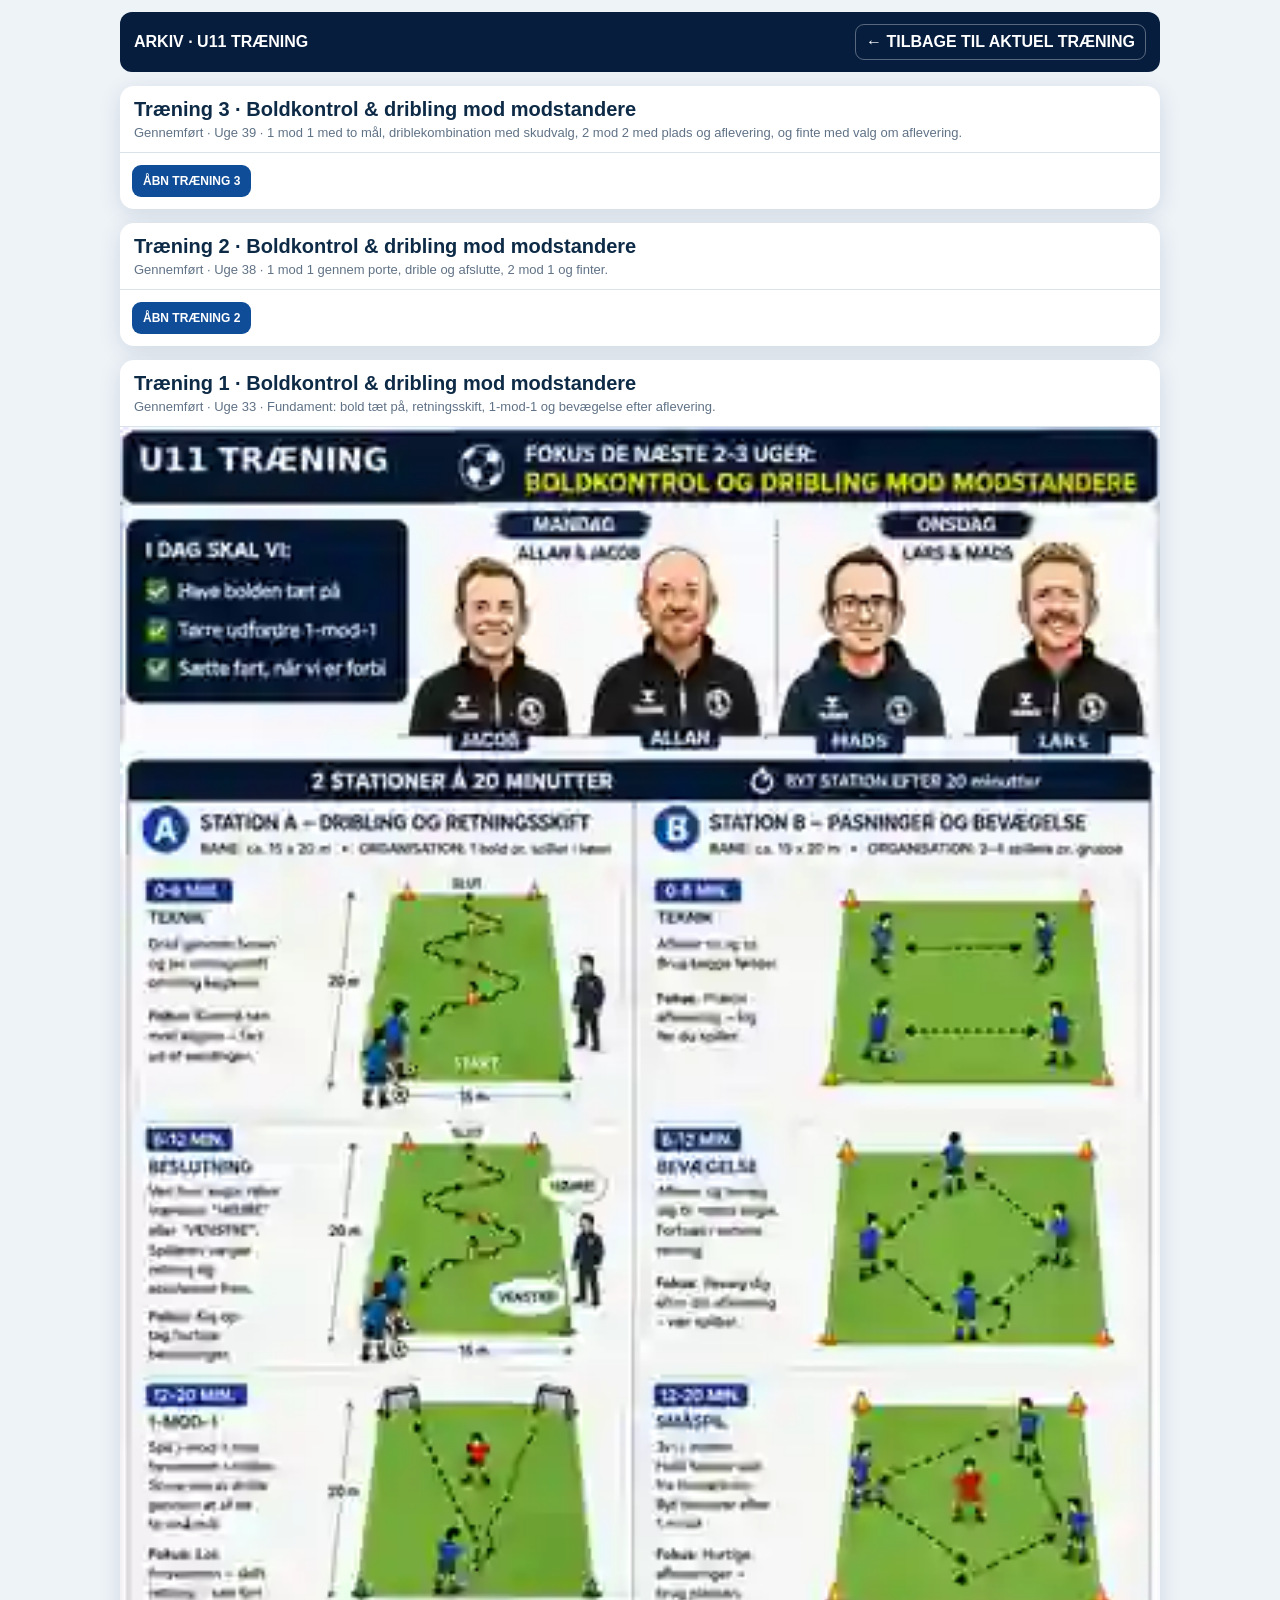
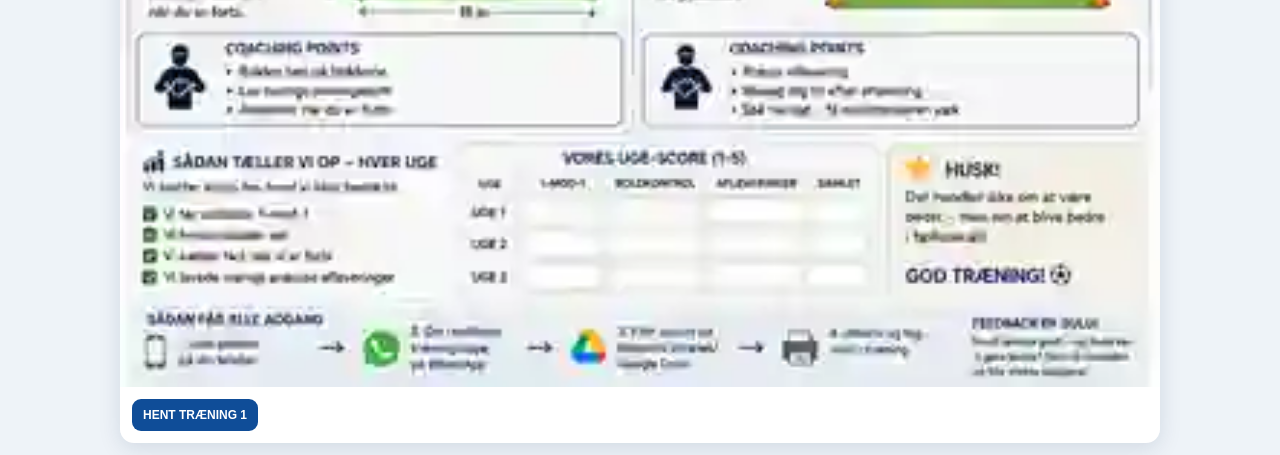
==== archive.html @ 88186342 "Træning 4: fire nye øvelser A-D, uden feedback (CSV utilgængelig) 2 mod 1 overtal, 1 mod 1 fire mål," ====
<!doctype html><html lang="da"><head><meta charset="utf-8"><meta name="viewport" content="width=device-width,initial-scale=1,viewport-fit=cover"><title>U11 Træning · Arkiv</title><style>body{margin:0;background:#eef3f8;font-family:Arial,sans-serif;color:#0d2a46}.wrap{max-width:1040px;margin:auto;padding:12px}.top{display:flex;align-items:center;justify-content:space-between;background:#061d3d;color:#fff;padding:12px 14px;border-radius:12px}.top a{color:#fff;text-decoration:none;border:1px solid #ffffff55;border-radius:9px;padding:8px 10px;font-weight:800}.card{margin-top:14px;background:#fff;border-radius:14px;box-shadow:0 5px 22px #06264d20;overflow:hidden}.meta{padding:12px 14px;border-bottom:1px solid #dbe3ea}.meta h2{margin:0 0 4px;font-size:20px}.meta p{margin:0;color:#607286;font-size:13px}.poster{width:100%;display:block}.actions{display:flex;gap:8px;padding:12px}.btn{display:inline-block;background:#0f4d98;color:#fff;text-decoration:none;border-radius:9px;padding:9px 11px;font-weight:800;font-size:12px}</style></head><body><div class="wrap"><div class="top"><strong>ARKIV · U11 TRÆNING</strong><a href="index.html">← TILBAGE TIL AKTUEL TRÆNING</a></div><article class="card"><div class="meta"><h2>Træning 3 · Boldkontrol & dribling mod modstandere</h2><p>Gennemført · Uge 39 · 1 mod 1 med to mål, driblekombination med skudvalg, 2 mod 2 med plads og aflevering, og finte med valg om aflevering.</p></div><div class="actions"><a class="btn" href="index.html?uge=3">ÅBN TRÆNING 3</a></div></article><article class="card"><div class="meta"><h2>Træning 2 · Boldkontrol & dribling mod modstandere</h2><p>Gennemført · Uge 38 · 1 mod 1 gennem porte, drible og afslutte, 2 mod 1 og finter.</p></div><div class="actions"><a class="btn" href="index.html?uge=2">ÅBN TRÆNING 2</a></div></article><article class="card"><div class="meta"><h2>Træning 1 · Boldkontrol & dribling mod modstandere</h2><p>Gennemført · Uge 33 · Fundament: bold tæt på, retningsskift, 1-mod-1 og bevægelse efter aflevering.</p></div><img class="poster" src="assets/master/u11-master-stable.webp" alt="Arkiveret træning 1"><div class="actions"><a class="btn" href="assets/master/u11-master-stable.webp" download="U11-traening-1.webp">HENT TRÆNING 1</a></div></article></div></body></html>
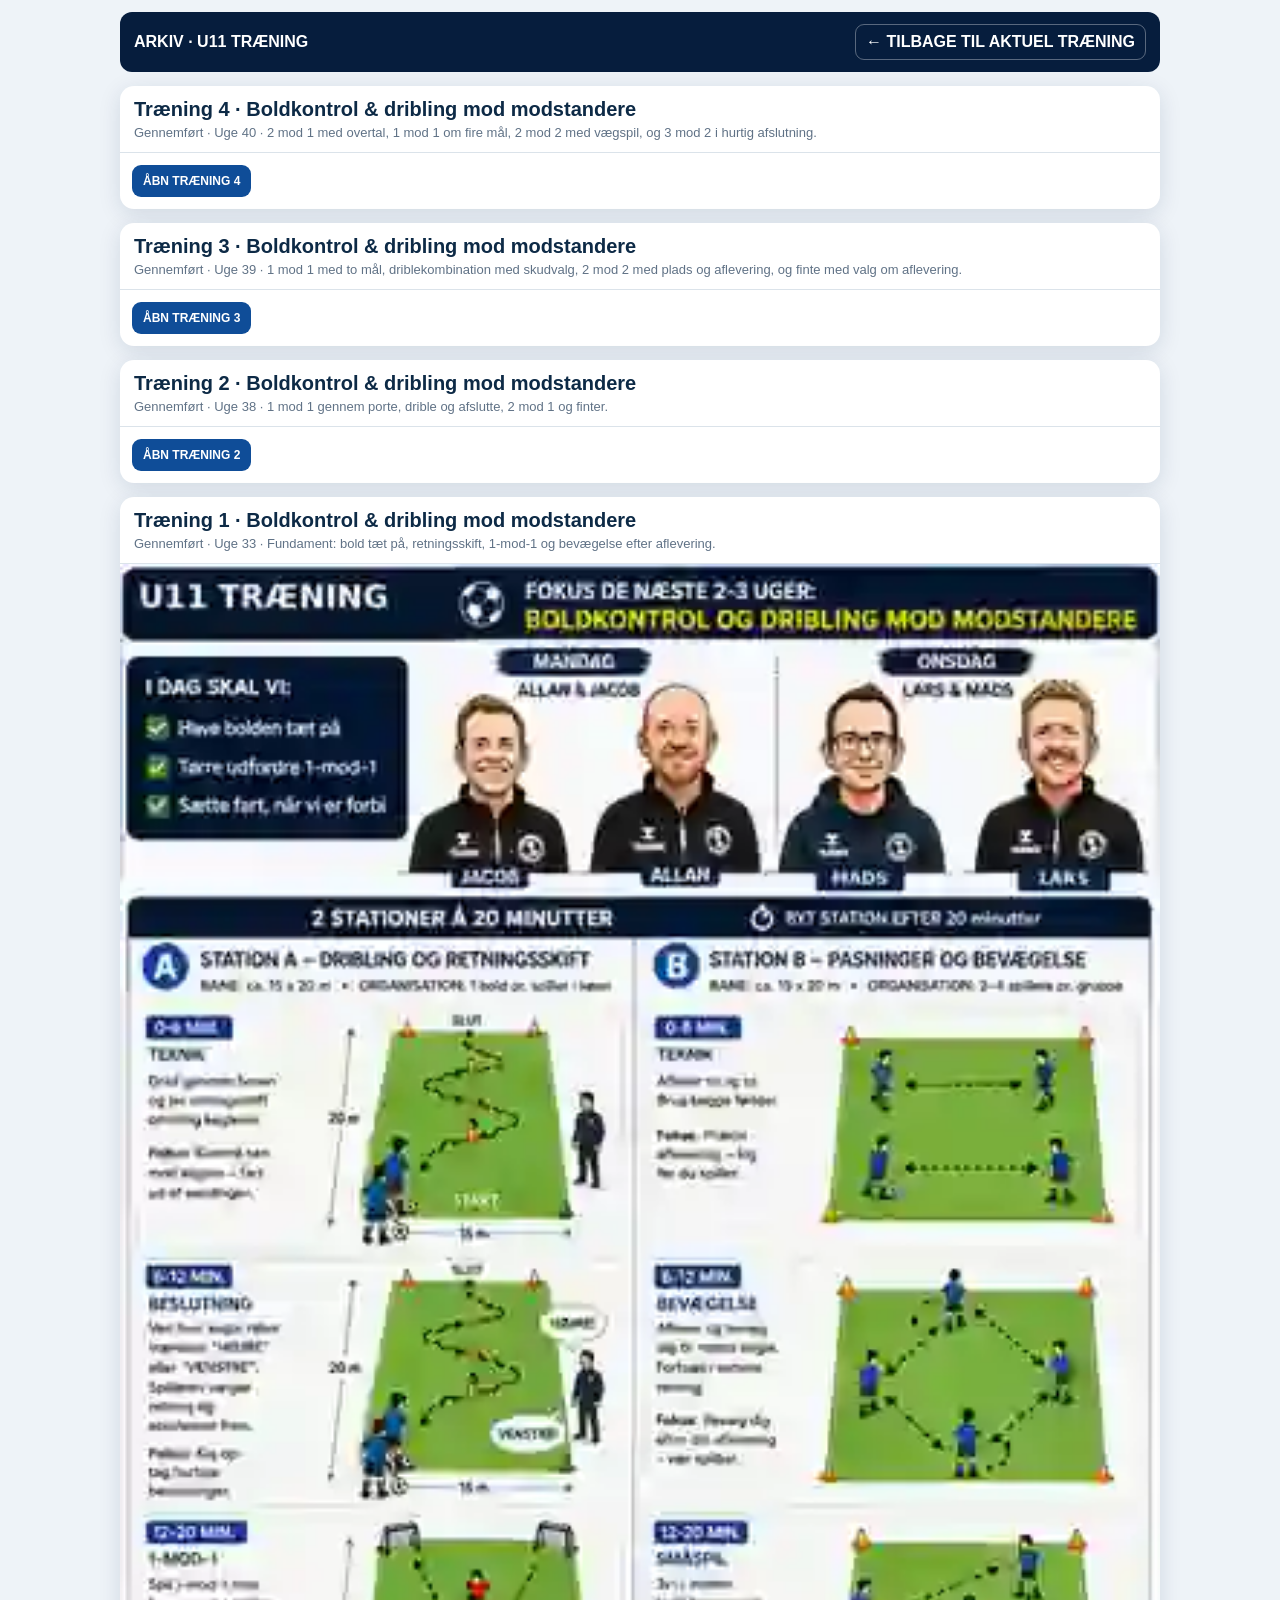
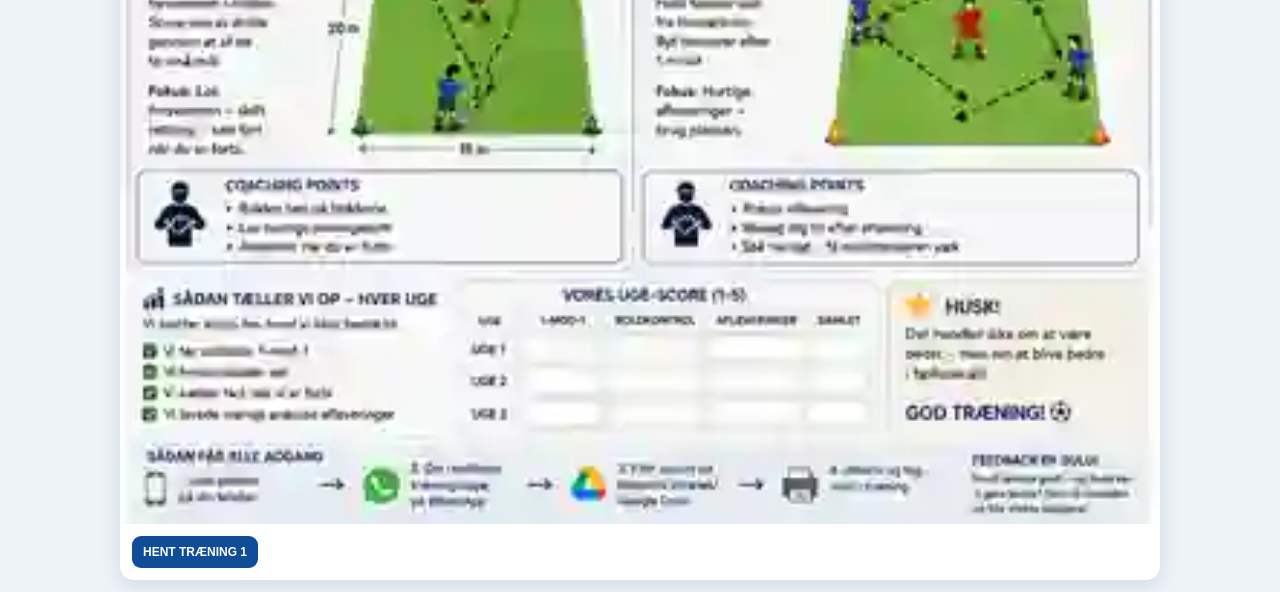
==== commit ed002931: "Træning 5: fire nye øvelser A-D, uden feedback (ingen T4-rækker i CSV) 2 mod 2 med omstilling begge " ====
--- a/archive.html
+++ b/archive.html
@@ -1 +1 @@
-<!doctype html><html lang="da"><head><meta charset="utf-8"><meta name="viewport" content="width=device-width,initial-scale=1,viewport-fit=cover"><title>U11 Træning · Arkiv</title><style>body{margin:0;background:#eef3f8;font-family:Arial,sans-serif;color:#0d2a46}.wrap{max-width:1040px;margin:auto;padding:12px}.top{display:flex;align-items:center;justify-content:space-between;background:#061d3d;color:#fff;padding:12px 14px;border-radius:12px}.top a{color:#fff;text-decoration:none;border:1px solid #ffffff55;border-radius:9px;padding:8px 10px;font-weight:800}.card{margin-top:14px;background:#fff;border-radius:14px;box-shadow:0 5px 22px #06264d20;overflow:hidden}.meta{padding:12px 14px;border-bottom:1px solid #dbe3ea}.meta h2{margin:0 0 4px;font-size:20px}.meta p{margin:0;color:#607286;font-size:13px}.poster{width:100%;display:block}.actions{display:flex;gap:8px;padding:12px}.btn{display:inline-block;background:#0f4d98;color:#fff;text-decoration:none;border-radius:9px;padding:9px 11px;font-weight:800;font-size:12px}</style></head><body><div class="wrap"><div class="top"><strong>ARKIV · U11 TRÆNING</strong><a href="index.html">← TILBAGE TIL AKTUEL TRÆNING</a></div><article class="card"><div class="meta"><h2>Træning 3 · Boldkontrol & dribling mod modstandere</h2><p>Gennemført · Uge 39 · 1 mod 1 med to mål, driblekombination med skudvalg, 2 mod 2 med plads og aflevering, og finte med valg om aflevering.</p></div><div class="actions"><a class="btn" href="index.html?uge=3">ÅBN TRÆNING 3</a></div></article><article class="card"><div class="meta"><h2>Træning 2 · Boldkontrol & dribling mod modstandere</h2><p>Gennemført · Uge 38 · 1 mod 1 gennem porte, drible og afslutte, 2 mod 1 og finter.</p></div><div class="actions"><a class="btn" href="index.html?uge=2">ÅBN TRÆNING 2</a></div></article><article class="card"><div class="meta"><h2>Træning 1 · Boldkontrol & dribling mod modstandere</h2><p>Gennemført · Uge 33 · Fundament: bold tæt på, retningsskift, 1-mod-1 og bevægelse efter aflevering.</p></div><img class="poster" src="assets/master/u11-master-stable.webp" alt="Arkiveret træning 1"><div class="actions"><a class="btn" href="assets/master/u11-master-stable.webp" download="U11-traening-1.webp">HENT TRÆNING 1</a></div></article></div></body></html>+<!doctype html><html lang="da"><head><meta charset="utf-8"><meta name="viewport" content="width=device-width,initial-scale=1,viewport-fit=cover"><title>U11 Træning · Arkiv</title><style>body{margin:0;background:#eef3f8;font-family:Arial,sans-serif;color:#0d2a46}.wrap{max-width:1040px;margin:auto;padding:12px}.top{display:flex;align-items:center;justify-content:space-between;background:#061d3d;color:#fff;padding:12px 14px;border-radius:12px}.top a{color:#fff;text-decoration:none;border:1px solid #ffffff55;border-radius:9px;padding:8px 10px;font-weight:800}.card{margin-top:14px;background:#fff;border-radius:14px;box-shadow:0 5px 22px #06264d20;overflow:hidden}.meta{padding:12px 14px;border-bottom:1px solid #dbe3ea}.meta h2{margin:0 0 4px;font-size:20px}.meta p{margin:0;color:#607286;font-size:13px}.poster{width:100%;display:block}.actions{display:flex;gap:8px;padding:12px}.btn{display:inline-block;background:#0f4d98;color:#fff;text-decoration:none;border-radius:9px;padding:9px 11px;font-weight:800;font-size:12px}</style></head><body><div class="wrap"><div class="top"><strong>ARKIV · U11 TRÆNING</strong><a href="index.html">← TILBAGE TIL AKTUEL TRÆNING</a></div><article class="card"><div class="meta"><h2>Træning 4 · Boldkontrol & dribling mod modstandere</h2><p>Gennemført · Uge 40 · 2 mod 1 med overtal, 1 mod 1 om fire mål, 2 mod 2 med vægspil, og 3 mod 2 i hurtig afslutning.</p></div><div class="actions"><a class="btn" href="index.html?uge=4">ÅBN TRÆNING 4</a></div></article><article class="card"><div class="meta"><h2>Træning 3 · Boldkontrol & dribling mod modstandere</h2><p>Gennemført · Uge 39 · 1 mod 1 med to mål, driblekombination med skudvalg, 2 mod 2 med plads og aflevering, og finte med valg om aflevering.</p></div><div class="actions"><a class="btn" href="index.html?uge=3">ÅBN TRÆNING 3</a></div></article><article class="card"><div class="meta"><h2>Træning 2 · Boldkontrol & dribling mod modstandere</h2><p>Gennemført · Uge 38 · 1 mod 1 gennem porte, drible og afslutte, 2 mod 1 og finter.</p></div><div class="actions"><a class="btn" href="index.html?uge=2">ÅBN TRÆNING 2</a></div></article><article class="card"><div class="meta"><h2>Træning 1 · Boldkontrol & dribling mod modstandere</h2><p>Gennemført · Uge 33 · Fundament: bold tæt på, retningsskift, 1-mod-1 og bevægelse efter aflevering.</p></div><img class="poster" src="assets/master/u11-master-stable.webp" alt="Arkiveret træning 1"><div class="actions"><a class="btn" href="assets/master/u11-master-stable.webp" download="U11-traening-1.webp">HENT TRÆNING 1</a></div></article></div></body></html>
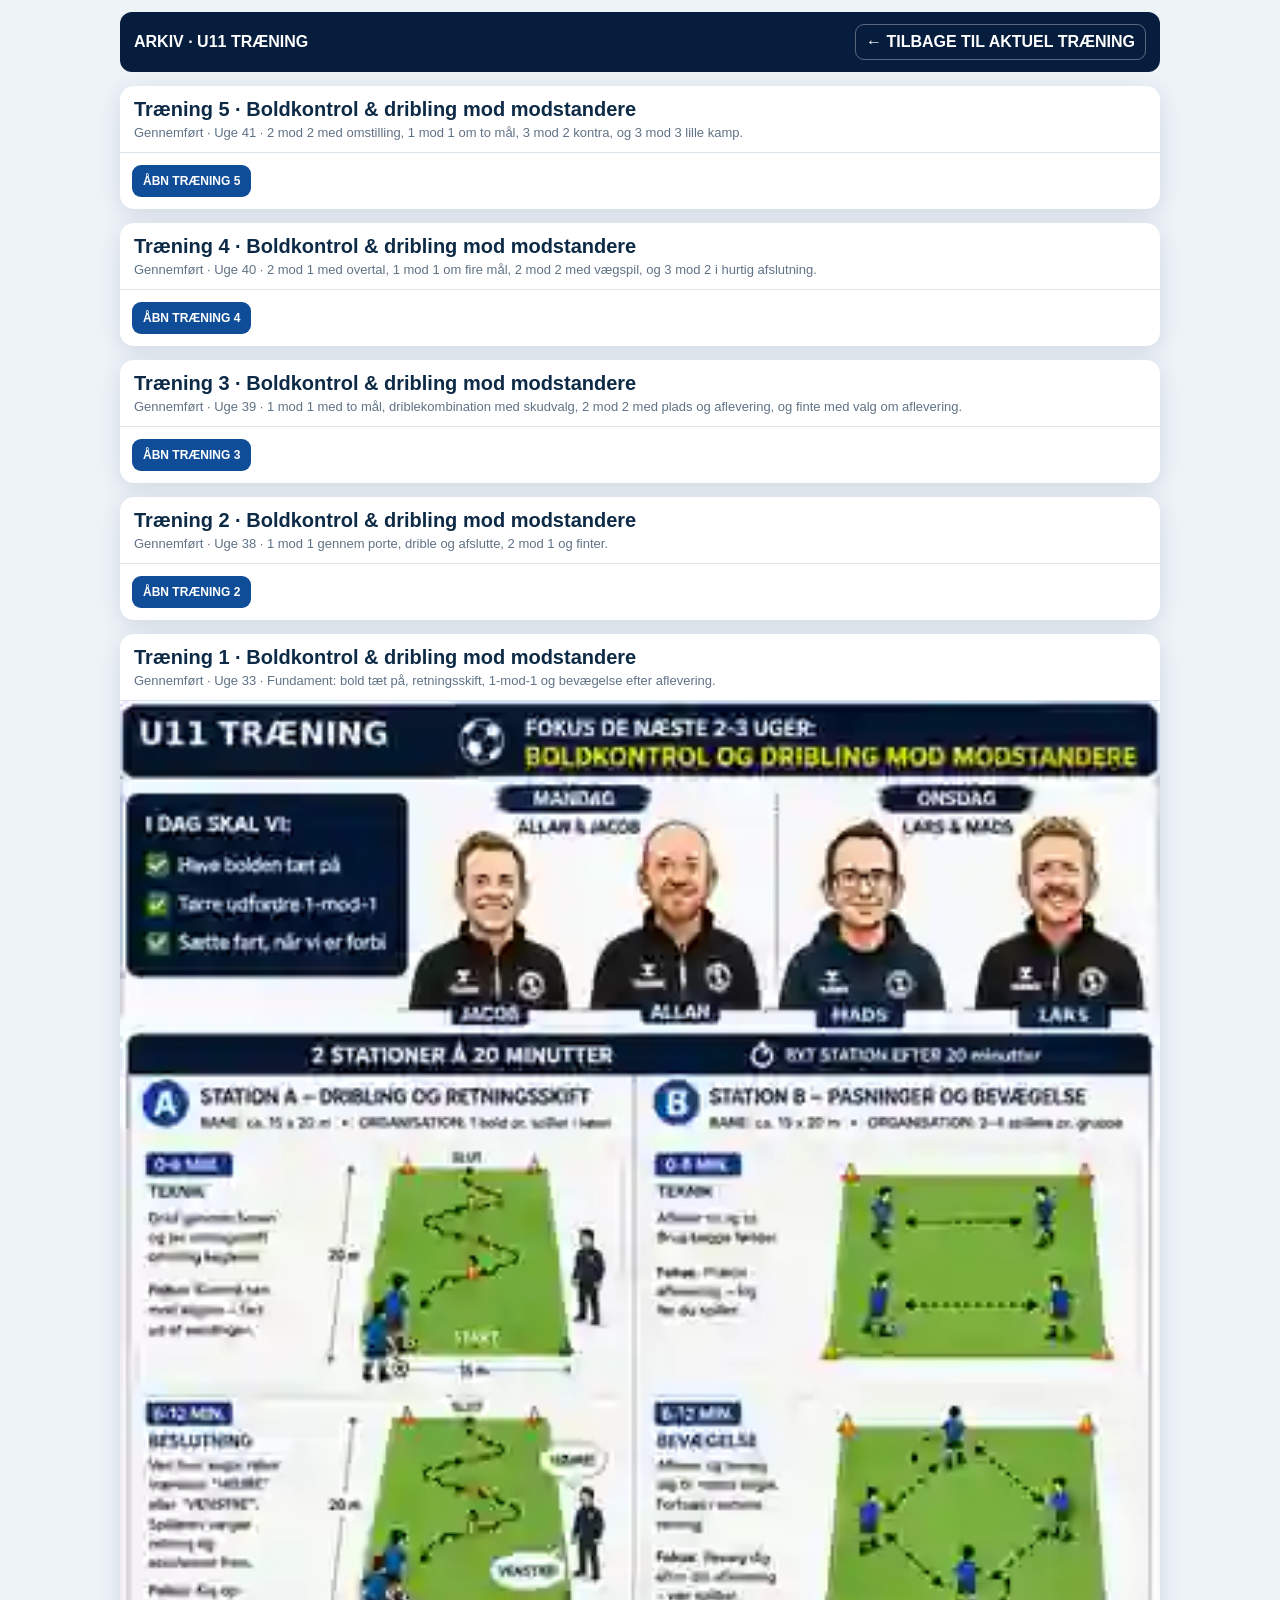
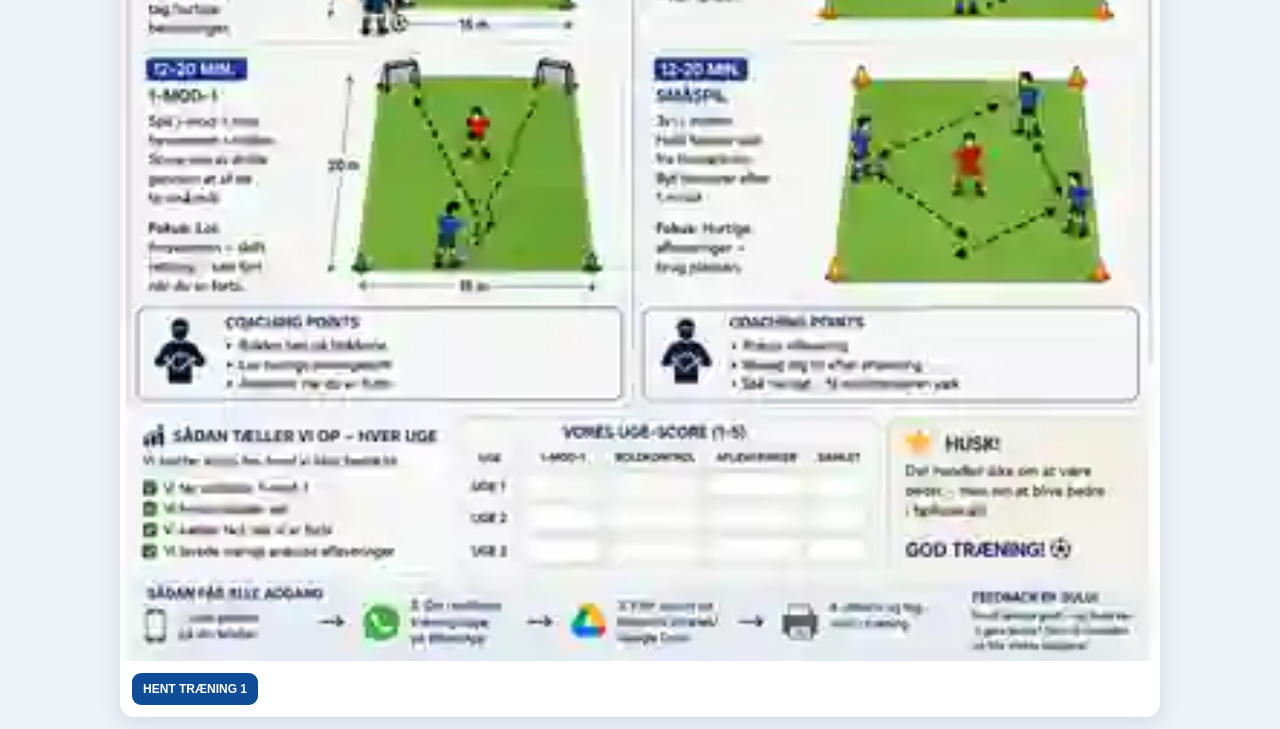
==== commit e96cec3f: "Træning 6 af 6: kampnære øvelser, ny opvarmning, arkiv opdateret Co-Authored-By: Claude Sonnet 5.5 <" ====
--- a/archive.html
+++ b/archive.html
@@ -1 +1 @@
-<!doctype html><html lang="da"><head><meta charset="utf-8"><meta name="viewport" content="width=device-width,initial-scale=1,viewport-fit=cover"><title>U11 Træning · Arkiv</title><style>body{margin:0;background:#eef3f8;font-family:Arial,sans-serif;color:#0d2a46}.wrap{max-width:1040px;margin:auto;padding:12px}.top{display:flex;align-items:center;justify-content:space-between;background:#061d3d;color:#fff;padding:12px 14px;border-radius:12px}.top a{color:#fff;text-decoration:none;border:1px solid #ffffff55;border-radius:9px;padding:8px 10px;font-weight:800}.card{margin-top:14px;background:#fff;border-radius:14px;box-shadow:0 5px 22px #06264d20;overflow:hidden}.meta{padding:12px 14px;border-bottom:1px solid #dbe3ea}.meta h2{margin:0 0 4px;font-size:20px}.meta p{margin:0;color:#607286;font-size:13px}.poster{width:100%;display:block}.actions{display:flex;gap:8px;padding:12px}.btn{display:inline-block;background:#0f4d98;color:#fff;text-decoration:none;border-radius:9px;padding:9px 11px;font-weight:800;font-size:12px}</style></head><body><div class="wrap"><div class="top"><strong>ARKIV · U11 TRÆNING</strong><a href="index.html">← TILBAGE TIL AKTUEL TRÆNING</a></div><article class="card"><div class="meta"><h2>Træning 4 · Boldkontrol & dribling mod modstandere</h2><p>Gennemført · Uge 40 · 2 mod 1 med overtal, 1 mod 1 om fire mål, 2 mod 2 med vægspil, og 3 mod 2 i hurtig afslutning.</p></div><div class="actions"><a class="btn" href="index.html?uge=4">ÅBN TRÆNING 4</a></div></article><article class="card"><div class="meta"><h2>Træning 3 · Boldkontrol & dribling mod modstandere</h2><p>Gennemført · Uge 39 · 1 mod 1 med to mål, driblekombination med skudvalg, 2 mod 2 med plads og aflevering, og finte med valg om aflevering.</p></div><div class="actions"><a class="btn" href="index.html?uge=3">ÅBN TRÆNING 3</a></div></article><article class="card"><div class="meta"><h2>Træning 2 · Boldkontrol & dribling mod modstandere</h2><p>Gennemført · Uge 38 · 1 mod 1 gennem porte, drible og afslutte, 2 mod 1 og finter.</p></div><div class="actions"><a class="btn" href="index.html?uge=2">ÅBN TRÆNING 2</a></div></article><article class="card"><div class="meta"><h2>Træning 1 · Boldkontrol & dribling mod modstandere</h2><p>Gennemført · Uge 33 · Fundament: bold tæt på, retningsskift, 1-mod-1 og bevægelse efter aflevering.</p></div><img class="poster" src="assets/master/u11-master-stable.webp" alt="Arkiveret træning 1"><div class="actions"><a class="btn" href="assets/master/u11-master-stable.webp" download="U11-traening-1.webp">HENT TRÆNING 1</a></div></article></div></body></html>+<!doctype html><html lang="da"><head><meta charset="utf-8"><meta name="viewport" content="width=device-width,initial-scale=1,viewport-fit=cover"><title>U11 Træning · Arkiv</title><style>body{margin:0;background:#eef3f8;font-family:Arial,sans-serif;color:#0d2a46}.wrap{max-width:1040px;margin:auto;padding:12px}.top{display:flex;align-items:center;justify-content:space-between;background:#061d3d;color:#fff;padding:12px 14px;border-radius:12px}.top a{color:#fff;text-decoration:none;border:1px solid #ffffff55;border-radius:9px;padding:8px 10px;font-weight:800}.card{margin-top:14px;background:#fff;border-radius:14px;box-shadow:0 5px 22px #06264d20;overflow:hidden}.meta{padding:12px 14px;border-bottom:1px solid #dbe3ea}.meta h2{margin:0 0 4px;font-size:20px}.meta p{margin:0;color:#607286;font-size:13px}.poster{width:100%;display:block}.actions{display:flex;gap:8px;padding:12px}.btn{display:inline-block;background:#0f4d98;color:#fff;text-decoration:none;border-radius:9px;padding:9px 11px;font-weight:800;font-size:12px}</style></head><body><div class="wrap"><div class="top"><strong>ARKIV · U11 TRÆNING</strong><a href="index.html">← TILBAGE TIL AKTUEL TRÆNING</a></div><article class="card"><div class="meta"><h2>Træning 5 · Boldkontrol & dribling mod modstandere</h2><p>Gennemført · Uge 41 · 2 mod 2 med omstilling, 1 mod 1 om to mål, 3 mod 2 kontra, og 3 mod 3 lille kamp.</p></div><div class="actions"><a class="btn" href="index.html?uge=5">ÅBN TRÆNING 5</a></div></article><article class="card"><div class="meta"><h2>Træning 4 · Boldkontrol & dribling mod modstandere</h2><p>Gennemført · Uge 40 · 2 mod 1 med overtal, 1 mod 1 om fire mål, 2 mod 2 med vægspil, og 3 mod 2 i hurtig afslutning.</p></div><div class="actions"><a class="btn" href="index.html?uge=4">ÅBN TRÆNING 4</a></div></article><article class="card"><div class="meta"><h2>Træning 3 · Boldkontrol & dribling mod modstandere</h2><p>Gennemført · Uge 39 · 1 mod 1 med to mål, driblekombination med skudvalg, 2 mod 2 med plads og aflevering, og finte med valg om aflevering.</p></div><div class="actions"><a class="btn" href="index.html?uge=3">ÅBN TRÆNING 3</a></div></article><article class="card"><div class="meta"><h2>Træning 2 · Boldkontrol & dribling mod modstandere</h2><p>Gennemført · Uge 38 · 1 mod 1 gennem porte, drible og afslutte, 2 mod 1 og finter.</p></div><div class="actions"><a class="btn" href="index.html?uge=2">ÅBN TRÆNING 2</a></div></article><article class="card"><div class="meta"><h2>Træning 1 · Boldkontrol & dribling mod modstandere</h2><p>Gennemført · Uge 33 · Fundament: bold tæt på, retningsskift, 1-mod-1 og bevægelse efter aflevering.</p></div><img class="poster" src="assets/master/u11-master-stable.webp" alt="Arkiveret træning 1"><div class="actions"><a class="btn" href="assets/master/u11-master-stable.webp" download="U11-traening-1.webp">HENT TRÆNING 1</a></div></article></div></body></html>
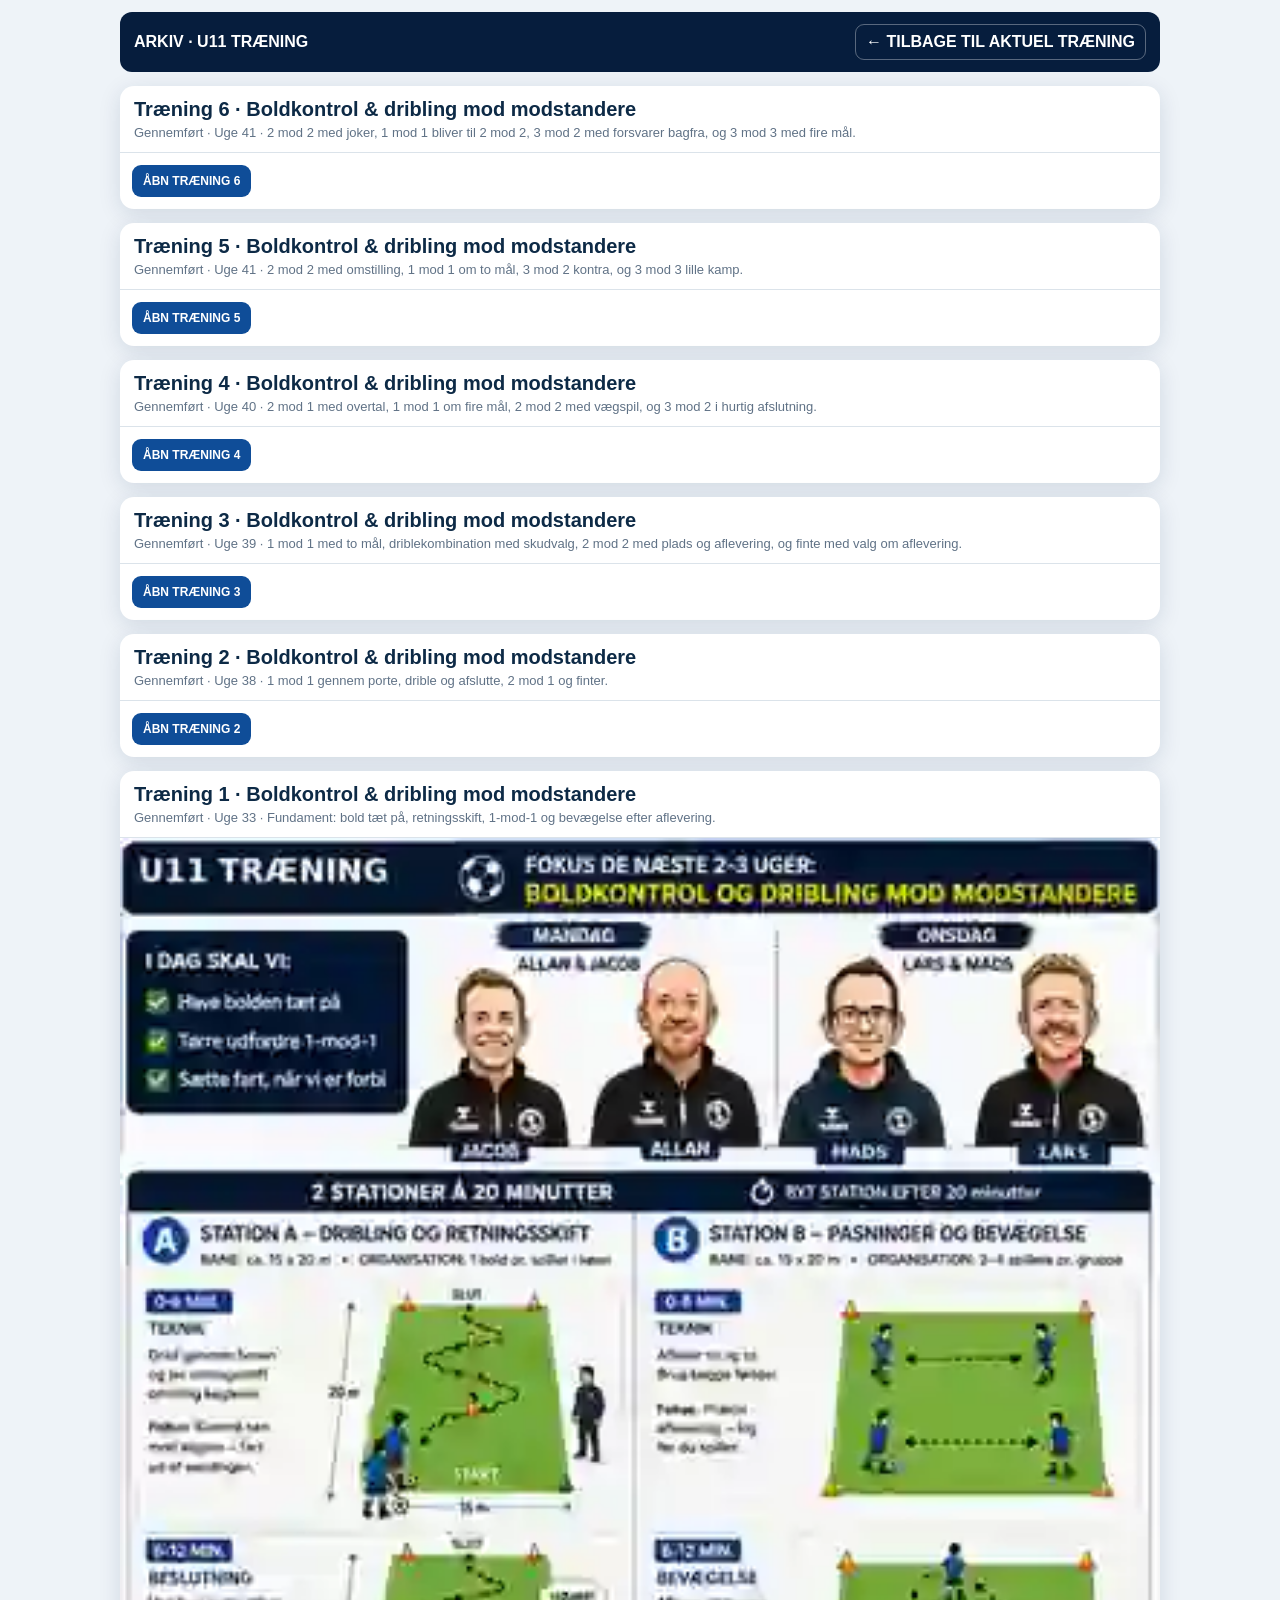
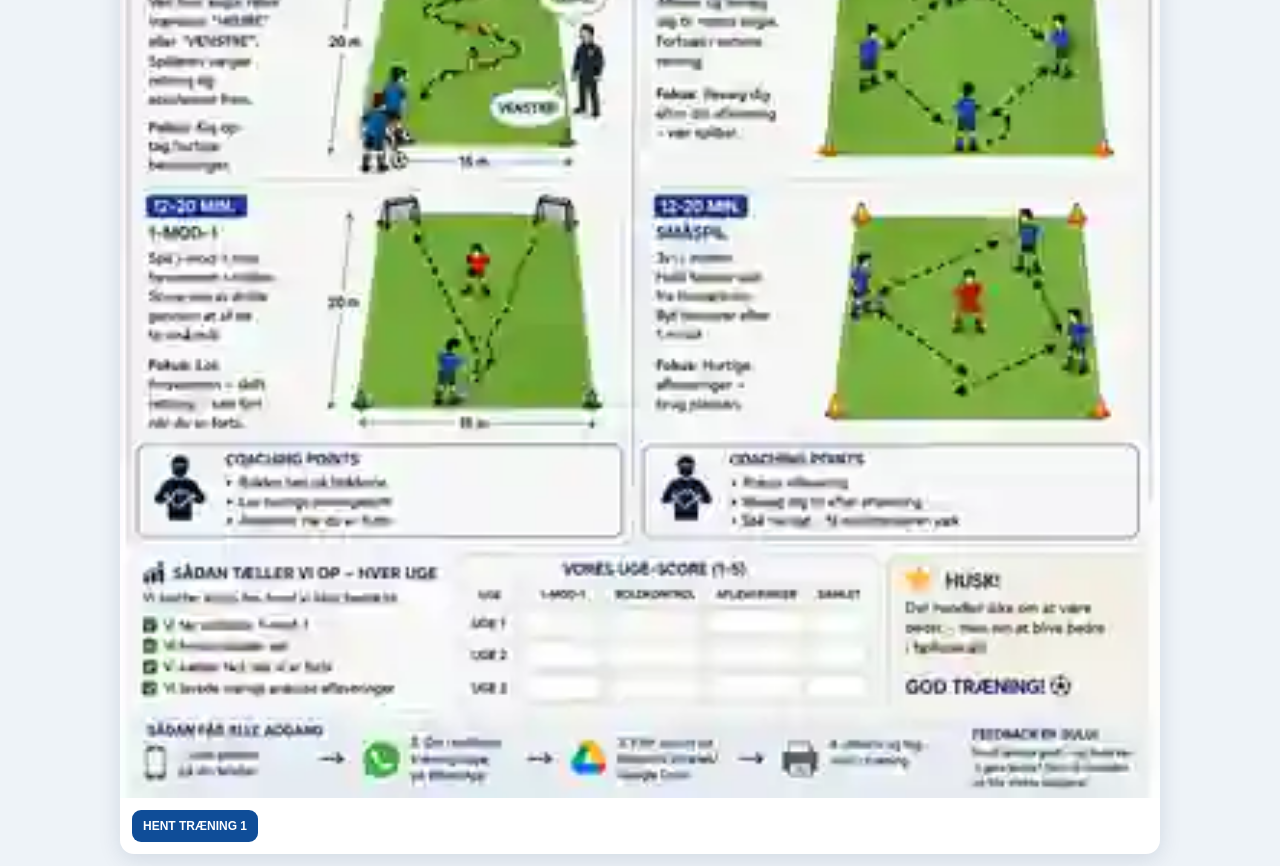
==== commit 1e98f561: "Træning 1 af 6: ny blok – afleveringer og første berøring under pres Co-Authored-By: Claude Sonnet 5" ====
--- a/archive.html
+++ b/archive.html
@@ -1 +1 @@
-<!doctype html><html lang="da"><head><meta charset="utf-8"><meta name="viewport" content="width=device-width,initial-scale=1,viewport-fit=cover"><title>U11 Træning · Arkiv</title><style>body{margin:0;background:#eef3f8;font-family:Arial,sans-serif;color:#0d2a46}.wrap{max-width:1040px;margin:auto;padding:12px}.top{display:flex;align-items:center;justify-content:space-between;background:#061d3d;color:#fff;padding:12px 14px;border-radius:12px}.top a{color:#fff;text-decoration:none;border:1px solid #ffffff55;border-radius:9px;padding:8px 10px;font-weight:800}.card{margin-top:14px;background:#fff;border-radius:14px;box-shadow:0 5px 22px #06264d20;overflow:hidden}.meta{padding:12px 14px;border-bottom:1px solid #dbe3ea}.meta h2{margin:0 0 4px;font-size:20px}.meta p{margin:0;color:#607286;font-size:13px}.poster{width:100%;display:block}.actions{display:flex;gap:8px;padding:12px}.btn{display:inline-block;background:#0f4d98;color:#fff;text-decoration:none;border-radius:9px;padding:9px 11px;font-weight:800;font-size:12px}</style></head><body><div class="wrap"><div class="top"><strong>ARKIV · U11 TRÆNING</strong><a href="index.html">← TILBAGE TIL AKTUEL TRÆNING</a></div><article class="card"><div class="meta"><h2>Træning 5 · Boldkontrol & dribling mod modstandere</h2><p>Gennemført · Uge 41 · 2 mod 2 med omstilling, 1 mod 1 om to mål, 3 mod 2 kontra, og 3 mod 3 lille kamp.</p></div><div class="actions"><a class="btn" href="index.html?uge=5">ÅBN TRÆNING 5</a></div></article><article class="card"><div class="meta"><h2>Træning 4 · Boldkontrol & dribling mod modstandere</h2><p>Gennemført · Uge 40 · 2 mod 1 med overtal, 1 mod 1 om fire mål, 2 mod 2 med vægspil, og 3 mod 2 i hurtig afslutning.</p></div><div class="actions"><a class="btn" href="index.html?uge=4">ÅBN TRÆNING 4</a></div></article><article class="card"><div class="meta"><h2>Træning 3 · Boldkontrol & dribling mod modstandere</h2><p>Gennemført · Uge 39 · 1 mod 1 med to mål, driblekombination med skudvalg, 2 mod 2 med plads og aflevering, og finte med valg om aflevering.</p></div><div class="actions"><a class="btn" href="index.html?uge=3">ÅBN TRÆNING 3</a></div></article><article class="card"><div class="meta"><h2>Træning 2 · Boldkontrol & dribling mod modstandere</h2><p>Gennemført · Uge 38 · 1 mod 1 gennem porte, drible og afslutte, 2 mod 1 og finter.</p></div><div class="actions"><a class="btn" href="index.html?uge=2">ÅBN TRÆNING 2</a></div></article><article class="card"><div class="meta"><h2>Træning 1 · Boldkontrol & dribling mod modstandere</h2><p>Gennemført · Uge 33 · Fundament: bold tæt på, retningsskift, 1-mod-1 og bevægelse efter aflevering.</p></div><img class="poster" src="assets/master/u11-master-stable.webp" alt="Arkiveret træning 1"><div class="actions"><a class="btn" href="assets/master/u11-master-stable.webp" download="U11-traening-1.webp">HENT TRÆNING 1</a></div></article></div></body></html>+<!doctype html><html lang="da"><head><meta charset="utf-8"><meta name="viewport" content="width=device-width,initial-scale=1,viewport-fit=cover"><title>U11 Træning · Arkiv</title><style>body{margin:0;background:#eef3f8;font-family:Arial,sans-serif;color:#0d2a46}.wrap{max-width:1040px;margin:auto;padding:12px}.top{display:flex;align-items:center;justify-content:space-between;background:#061d3d;color:#fff;padding:12px 14px;border-radius:12px}.top a{color:#fff;text-decoration:none;border:1px solid #ffffff55;border-radius:9px;padding:8px 10px;font-weight:800}.card{margin-top:14px;background:#fff;border-radius:14px;box-shadow:0 5px 22px #06264d20;overflow:hidden}.meta{padding:12px 14px;border-bottom:1px solid #dbe3ea}.meta h2{margin:0 0 4px;font-size:20px}.meta p{margin:0;color:#607286;font-size:13px}.poster{width:100%;display:block}.actions{display:flex;gap:8px;padding:12px}.btn{display:inline-block;background:#0f4d98;color:#fff;text-decoration:none;border-radius:9px;padding:9px 11px;font-weight:800;font-size:12px}</style></head><body><div class="wrap"><div class="top"><strong>ARKIV · U11 TRÆNING</strong><a href="index.html">← TILBAGE TIL AKTUEL TRÆNING</a></div><article class="card"><div class="meta"><h2>Træning 6 · Boldkontrol & dribling mod modstandere</h2><p>Gennemført · Uge 41 · 2 mod 2 med joker, 1 mod 1 bliver til 2 mod 2, 3 mod 2 med forsvarer bagfra, og 3 mod 3 med fire mål.</p></div><div class="actions"><a class="btn" href="index.html?uge=6">ÅBN TRÆNING 6</a></div></article><article class="card"><div class="meta"><h2>Træning 5 · Boldkontrol & dribling mod modstandere</h2><p>Gennemført · Uge 41 · 2 mod 2 med omstilling, 1 mod 1 om to mål, 3 mod 2 kontra, og 3 mod 3 lille kamp.</p></div><div class="actions"><a class="btn" href="index.html?uge=5">ÅBN TRÆNING 5</a></div></article><article class="card"><div class="meta"><h2>Træning 4 · Boldkontrol & dribling mod modstandere</h2><p>Gennemført · Uge 40 · 2 mod 1 med overtal, 1 mod 1 om fire mål, 2 mod 2 med vægspil, og 3 mod 2 i hurtig afslutning.</p></div><div class="actions"><a class="btn" href="index.html?uge=4">ÅBN TRÆNING 4</a></div></article><article class="card"><div class="meta"><h2>Træning 3 · Boldkontrol & dribling mod modstandere</h2><p>Gennemført · Uge 39 · 1 mod 1 med to mål, driblekombination med skudvalg, 2 mod 2 med plads og aflevering, og finte med valg om aflevering.</p></div><div class="actions"><a class="btn" href="index.html?uge=3">ÅBN TRÆNING 3</a></div></article><article class="card"><div class="meta"><h2>Træning 2 · Boldkontrol & dribling mod modstandere</h2><p>Gennemført · Uge 38 · 1 mod 1 gennem porte, drible og afslutte, 2 mod 1 og finter.</p></div><div class="actions"><a class="btn" href="index.html?uge=2">ÅBN TRÆNING 2</a></div></article><article class="card"><div class="meta"><h2>Træning 1 · Boldkontrol & dribling mod modstandere</h2><p>Gennemført · Uge 33 · Fundament: bold tæt på, retningsskift, 1-mod-1 og bevægelse efter aflevering.</p></div><img class="poster" src="assets/master/u11-master-stable.webp" alt="Arkiveret træning 1"><div class="actions"><a class="btn" href="assets/master/u11-master-stable.webp" download="U11-traening-1.webp">HENT TRÆNING 1</a></div></article></div></body></html>
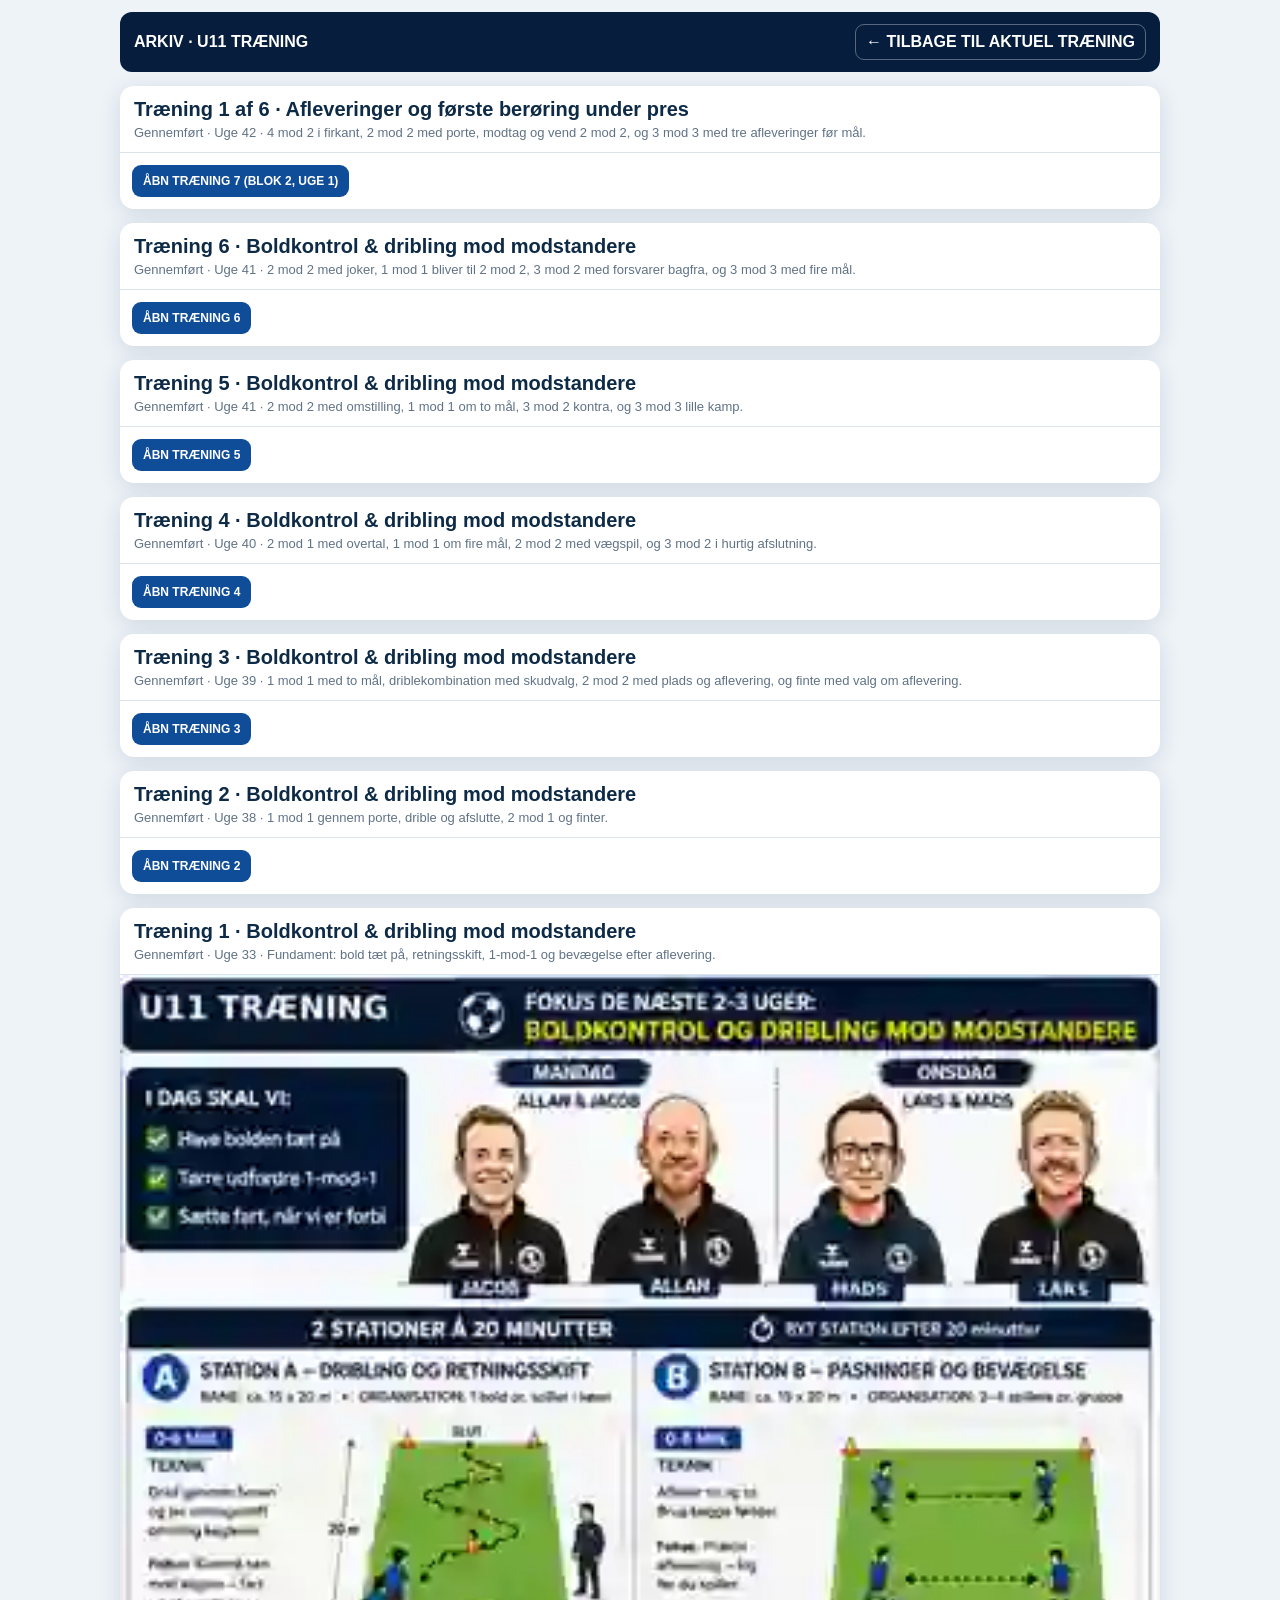
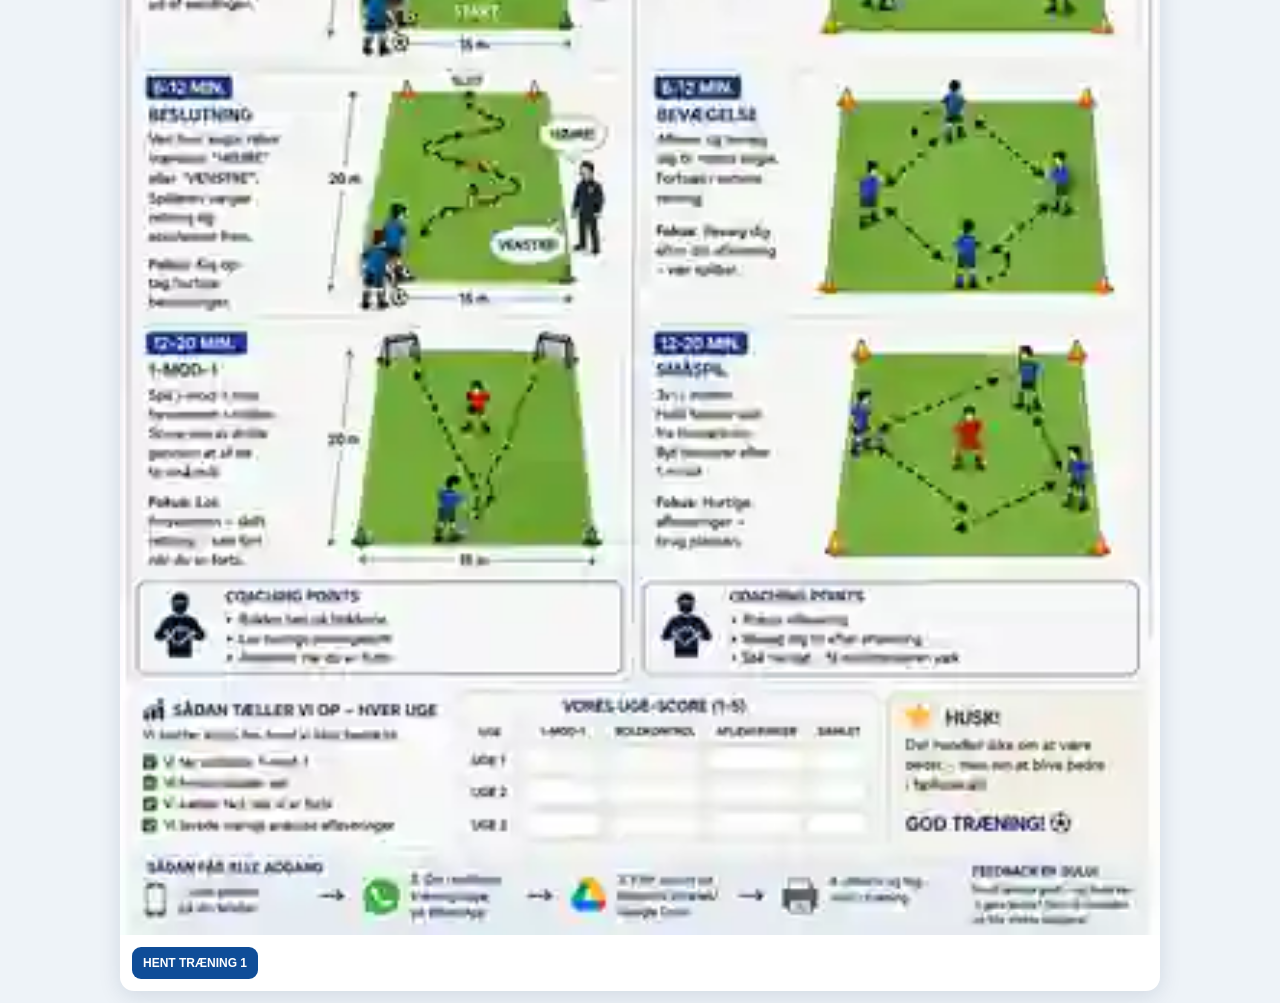
==== commit 1f25bef6: "Træning 2 af 6: afleveringer og første berøring – nye øvelser A-D og opvarmning Ingen relevant feedb" ====
--- a/archive.html
+++ b/archive.html
@@ -1 +1 @@
-<!doctype html><html lang="da"><head><meta charset="utf-8"><meta name="viewport" content="width=device-width,initial-scale=1,viewport-fit=cover"><title>U11 Træning · Arkiv</title><style>body{margin:0;background:#eef3f8;font-family:Arial,sans-serif;color:#0d2a46}.wrap{max-width:1040px;margin:auto;padding:12px}.top{display:flex;align-items:center;justify-content:space-between;background:#061d3d;color:#fff;padding:12px 14px;border-radius:12px}.top a{color:#fff;text-decoration:none;border:1px solid #ffffff55;border-radius:9px;padding:8px 10px;font-weight:800}.card{margin-top:14px;background:#fff;border-radius:14px;box-shadow:0 5px 22px #06264d20;overflow:hidden}.meta{padding:12px 14px;border-bottom:1px solid #dbe3ea}.meta h2{margin:0 0 4px;font-size:20px}.meta p{margin:0;color:#607286;font-size:13px}.poster{width:100%;display:block}.actions{display:flex;gap:8px;padding:12px}.btn{display:inline-block;background:#0f4d98;color:#fff;text-decoration:none;border-radius:9px;padding:9px 11px;font-weight:800;font-size:12px}</style></head><body><div class="wrap"><div class="top"><strong>ARKIV · U11 TRÆNING</strong><a href="index.html">← TILBAGE TIL AKTUEL TRÆNING</a></div><article class="card"><div class="meta"><h2>Træning 6 · Boldkontrol & dribling mod modstandere</h2><p>Gennemført · Uge 41 · 2 mod 2 med joker, 1 mod 1 bliver til 2 mod 2, 3 mod 2 med forsvarer bagfra, og 3 mod 3 med fire mål.</p></div><div class="actions"><a class="btn" href="index.html?uge=6">ÅBN TRÆNING 6</a></div></article><article class="card"><div class="meta"><h2>Træning 5 · Boldkontrol & dribling mod modstandere</h2><p>Gennemført · Uge 41 · 2 mod 2 med omstilling, 1 mod 1 om to mål, 3 mod 2 kontra, og 3 mod 3 lille kamp.</p></div><div class="actions"><a class="btn" href="index.html?uge=5">ÅBN TRÆNING 5</a></div></article><article class="card"><div class="meta"><h2>Træning 4 · Boldkontrol & dribling mod modstandere</h2><p>Gennemført · Uge 40 · 2 mod 1 med overtal, 1 mod 1 om fire mål, 2 mod 2 med vægspil, og 3 mod 2 i hurtig afslutning.</p></div><div class="actions"><a class="btn" href="index.html?uge=4">ÅBN TRÆNING 4</a></div></article><article class="card"><div class="meta"><h2>Træning 3 · Boldkontrol & dribling mod modstandere</h2><p>Gennemført · Uge 39 · 1 mod 1 med to mål, driblekombination med skudvalg, 2 mod 2 med plads og aflevering, og finte med valg om aflevering.</p></div><div class="actions"><a class="btn" href="index.html?uge=3">ÅBN TRÆNING 3</a></div></article><article class="card"><div class="meta"><h2>Træning 2 · Boldkontrol & dribling mod modstandere</h2><p>Gennemført · Uge 38 · 1 mod 1 gennem porte, drible og afslutte, 2 mod 1 og finter.</p></div><div class="actions"><a class="btn" href="index.html?uge=2">ÅBN TRÆNING 2</a></div></article><article class="card"><div class="meta"><h2>Træning 1 · Boldkontrol & dribling mod modstandere</h2><p>Gennemført · Uge 33 · Fundament: bold tæt på, retningsskift, 1-mod-1 og bevægelse efter aflevering.</p></div><img class="poster" src="assets/master/u11-master-stable.webp" alt="Arkiveret træning 1"><div class="actions"><a class="btn" href="assets/master/u11-master-stable.webp" download="U11-traening-1.webp">HENT TRÆNING 1</a></div></article></div></body></html>+<!doctype html><html lang="da"><head><meta charset="utf-8"><meta name="viewport" content="width=device-width,initial-scale=1,viewport-fit=cover"><title>U11 Træning · Arkiv</title><style>body{margin:0;background:#eef3f8;font-family:Arial,sans-serif;color:#0d2a46}.wrap{max-width:1040px;margin:auto;padding:12px}.top{display:flex;align-items:center;justify-content:space-between;background:#061d3d;color:#fff;padding:12px 14px;border-radius:12px}.top a{color:#fff;text-decoration:none;border:1px solid #ffffff55;border-radius:9px;padding:8px 10px;font-weight:800}.card{margin-top:14px;background:#fff;border-radius:14px;box-shadow:0 5px 22px #06264d20;overflow:hidden}.meta{padding:12px 14px;border-bottom:1px solid #dbe3ea}.meta h2{margin:0 0 4px;font-size:20px}.meta p{margin:0;color:#607286;font-size:13px}.poster{width:100%;display:block}.actions{display:flex;gap:8px;padding:12px}.btn{display:inline-block;background:#0f4d98;color:#fff;text-decoration:none;border-radius:9px;padding:9px 11px;font-weight:800;font-size:12px}</style></head><body><div class="wrap"><div class="top"><strong>ARKIV · U11 TRÆNING</strong><a href="index.html">← TILBAGE TIL AKTUEL TRÆNING</a></div><article class="card"><div class="meta"><h2>Træning 1 af 6 · Afleveringer og første berøring under pres</h2><p>Gennemført · Uge 42 · 4 mod 2 i firkant, 2 mod 2 med porte, modtag og vend 2 mod 2, og 3 mod 3 med tre afleveringer før mål.</p></div><div class="actions"><a class="btn" href="index.html?uge=7">ÅBN TRÆNING 7 (BLOK 2, UGE 1)</a></div></article><article class="card"><div class="meta"><h2>Træning 6 · Boldkontrol & dribling mod modstandere</h2><p>Gennemført · Uge 41 · 2 mod 2 med joker, 1 mod 1 bliver til 2 mod 2, 3 mod 2 med forsvarer bagfra, og 3 mod 3 med fire mål.</p></div><div class="actions"><a class="btn" href="index.html?uge=6">ÅBN TRÆNING 6</a></div></article><article class="card"><div class="meta"><h2>Træning 5 · Boldkontrol & dribling mod modstandere</h2><p>Gennemført · Uge 41 · 2 mod 2 med omstilling, 1 mod 1 om to mål, 3 mod 2 kontra, og 3 mod 3 lille kamp.</p></div><div class="actions"><a class="btn" href="index.html?uge=5">ÅBN TRÆNING 5</a></div></article><article class="card"><div class="meta"><h2>Træning 4 · Boldkontrol & dribling mod modstandere</h2><p>Gennemført · Uge 40 · 2 mod 1 med overtal, 1 mod 1 om fire mål, 2 mod 2 med vægspil, og 3 mod 2 i hurtig afslutning.</p></div><div class="actions"><a class="btn" href="index.html?uge=4">ÅBN TRÆNING 4</a></div></article><article class="card"><div class="meta"><h2>Træning 3 · Boldkontrol & dribling mod modstandere</h2><p>Gennemført · Uge 39 · 1 mod 1 med to mål, driblekombination med skudvalg, 2 mod 2 med plads og aflevering, og finte med valg om aflevering.</p></div><div class="actions"><a class="btn" href="index.html?uge=3">ÅBN TRÆNING 3</a></div></article><article class="card"><div class="meta"><h2>Træning 2 · Boldkontrol & dribling mod modstandere</h2><p>Gennemført · Uge 38 · 1 mod 1 gennem porte, drible og afslutte, 2 mod 1 og finter.</p></div><div class="actions"><a class="btn" href="index.html?uge=2">ÅBN TRÆNING 2</a></div></article><article class="card"><div class="meta"><h2>Træning 1 · Boldkontrol & dribling mod modstandere</h2><p>Gennemført · Uge 33 · Fundament: bold tæt på, retningsskift, 1-mod-1 og bevægelse efter aflevering.</p></div><img class="poster" src="assets/master/u11-master-stable.webp" alt="Arkiveret træning 1"><div class="actions"><a class="btn" href="assets/master/u11-master-stable.webp" download="U11-traening-1.webp">HENT TRÆNING 1</a></div></article></div></body></html>
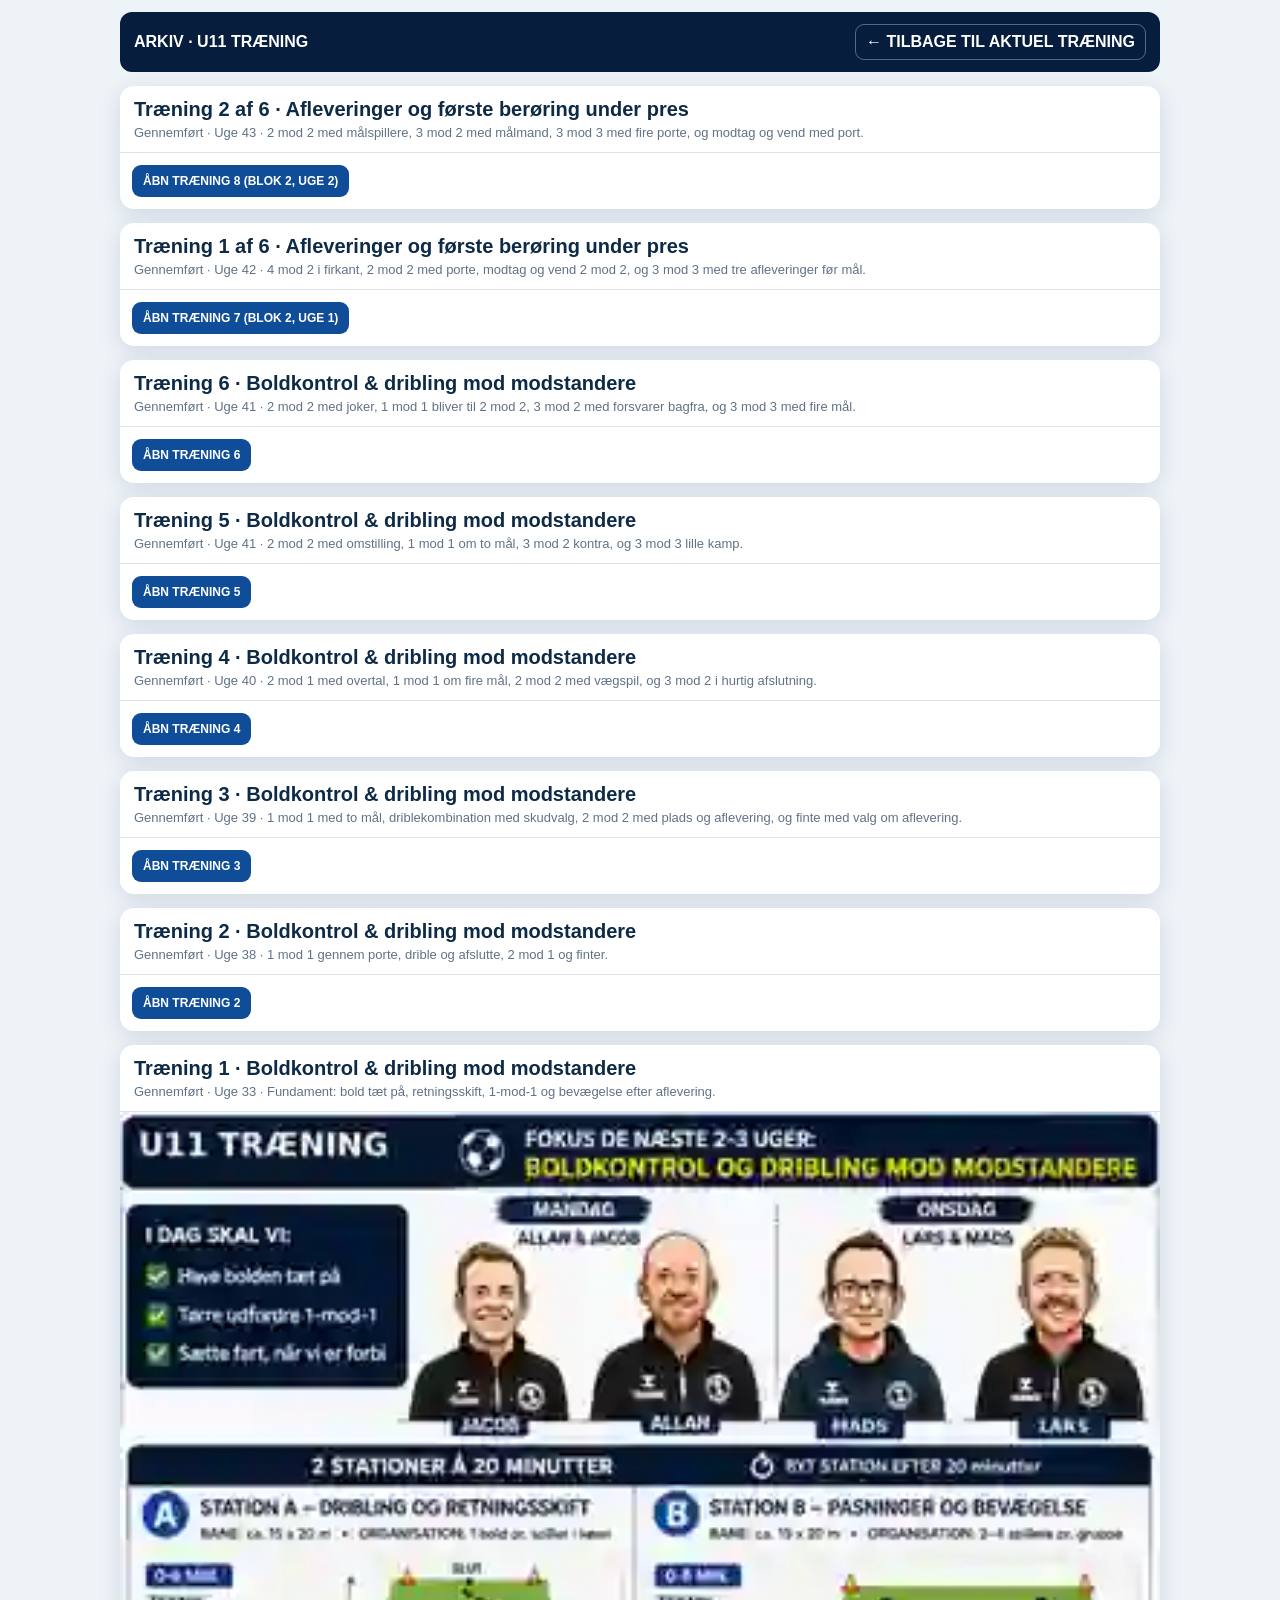
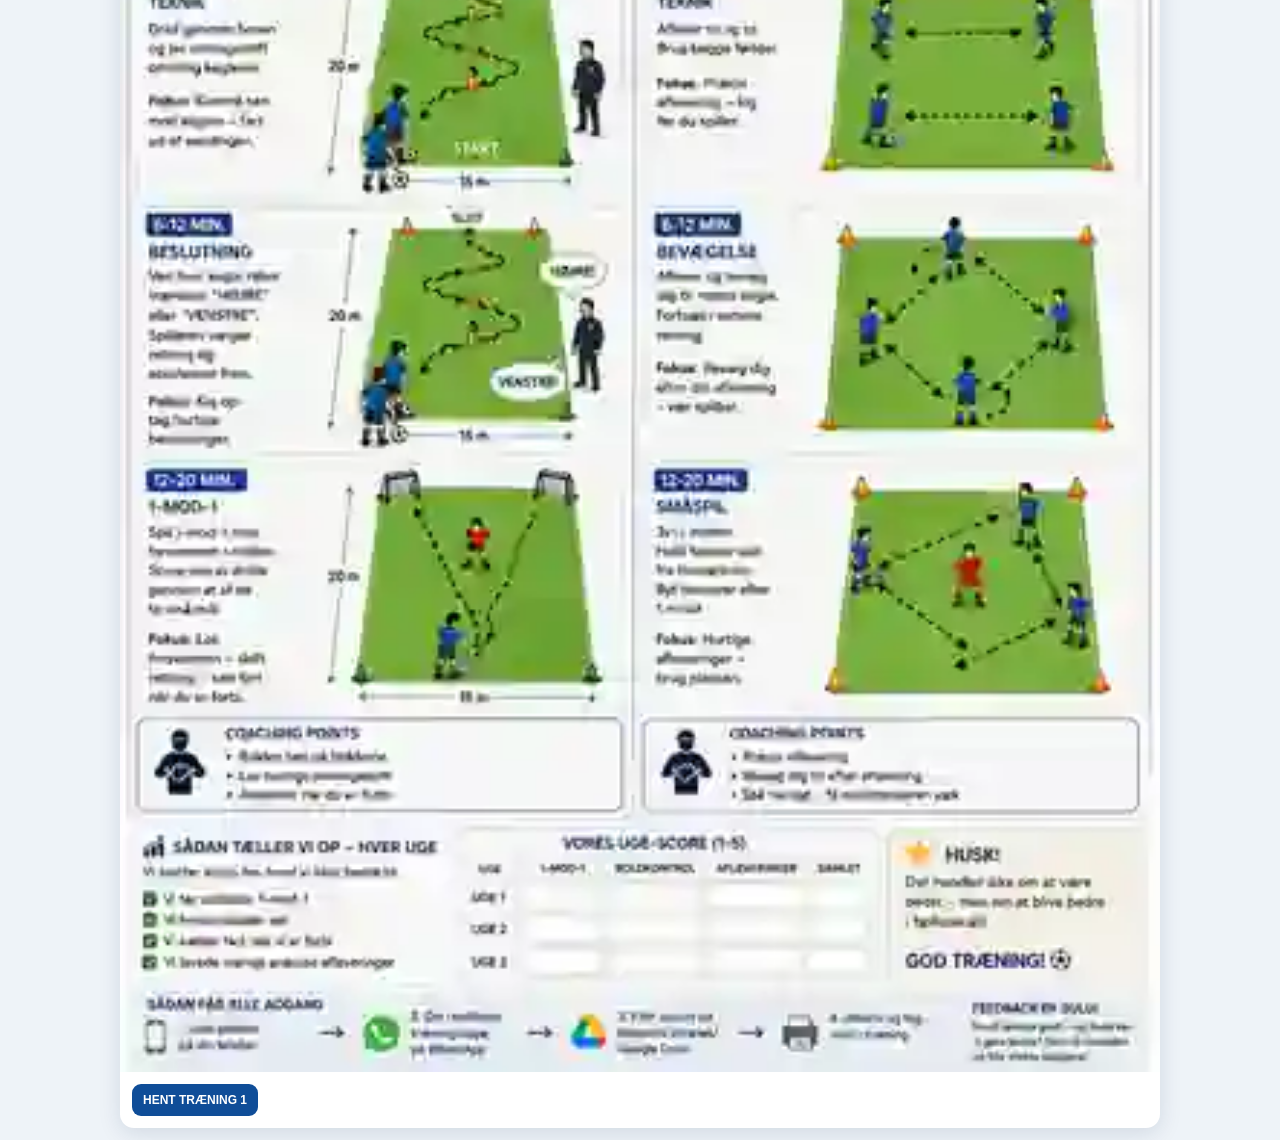
==== commit ad336fc0: "Træning 3 af 6: joker, vægspil og kombinationer – nye øvelser A-D og opvarmning Co-Authored-By: Clau" ====
--- a/archive.html
+++ b/archive.html
@@ -1 +1 @@
-<!doctype html><html lang="da"><head><meta charset="utf-8"><meta name="viewport" content="width=device-width,initial-scale=1,viewport-fit=cover"><title>U11 Træning · Arkiv</title><style>body{margin:0;background:#eef3f8;font-family:Arial,sans-serif;color:#0d2a46}.wrap{max-width:1040px;margin:auto;padding:12px}.top{display:flex;align-items:center;justify-content:space-between;background:#061d3d;color:#fff;padding:12px 14px;border-radius:12px}.top a{color:#fff;text-decoration:none;border:1px solid #ffffff55;border-radius:9px;padding:8px 10px;font-weight:800}.card{margin-top:14px;background:#fff;border-radius:14px;box-shadow:0 5px 22px #06264d20;overflow:hidden}.meta{padding:12px 14px;border-bottom:1px solid #dbe3ea}.meta h2{margin:0 0 4px;font-size:20px}.meta p{margin:0;color:#607286;font-size:13px}.poster{width:100%;display:block}.actions{display:flex;gap:8px;padding:12px}.btn{display:inline-block;background:#0f4d98;color:#fff;text-decoration:none;border-radius:9px;padding:9px 11px;font-weight:800;font-size:12px}</style></head><body><div class="wrap"><div class="top"><strong>ARKIV · U11 TRÆNING</strong><a href="index.html">← TILBAGE TIL AKTUEL TRÆNING</a></div><article class="card"><div class="meta"><h2>Træning 1 af 6 · Afleveringer og første berøring under pres</h2><p>Gennemført · Uge 42 · 4 mod 2 i firkant, 2 mod 2 med porte, modtag og vend 2 mod 2, og 3 mod 3 med tre afleveringer før mål.</p></div><div class="actions"><a class="btn" href="index.html?uge=7">ÅBN TRÆNING 7 (BLOK 2, UGE 1)</a></div></article><article class="card"><div class="meta"><h2>Træning 6 · Boldkontrol & dribling mod modstandere</h2><p>Gennemført · Uge 41 · 2 mod 2 med joker, 1 mod 1 bliver til 2 mod 2, 3 mod 2 med forsvarer bagfra, og 3 mod 3 med fire mål.</p></div><div class="actions"><a class="btn" href="index.html?uge=6">ÅBN TRÆNING 6</a></div></article><article class="card"><div class="meta"><h2>Træning 5 · Boldkontrol & dribling mod modstandere</h2><p>Gennemført · Uge 41 · 2 mod 2 med omstilling, 1 mod 1 om to mål, 3 mod 2 kontra, og 3 mod 3 lille kamp.</p></div><div class="actions"><a class="btn" href="index.html?uge=5">ÅBN TRÆNING 5</a></div></article><article class="card"><div class="meta"><h2>Træning 4 · Boldkontrol & dribling mod modstandere</h2><p>Gennemført · Uge 40 · 2 mod 1 med overtal, 1 mod 1 om fire mål, 2 mod 2 med vægspil, og 3 mod 2 i hurtig afslutning.</p></div><div class="actions"><a class="btn" href="index.html?uge=4">ÅBN TRÆNING 4</a></div></article><article class="card"><div class="meta"><h2>Træning 3 · Boldkontrol & dribling mod modstandere</h2><p>Gennemført · Uge 39 · 1 mod 1 med to mål, driblekombination med skudvalg, 2 mod 2 med plads og aflevering, og finte med valg om aflevering.</p></div><div class="actions"><a class="btn" href="index.html?uge=3">ÅBN TRÆNING 3</a></div></article><article class="card"><div class="meta"><h2>Træning 2 · Boldkontrol & dribling mod modstandere</h2><p>Gennemført · Uge 38 · 1 mod 1 gennem porte, drible og afslutte, 2 mod 1 og finter.</p></div><div class="actions"><a class="btn" href="index.html?uge=2">ÅBN TRÆNING 2</a></div></article><article class="card"><div class="meta"><h2>Træning 1 · Boldkontrol & dribling mod modstandere</h2><p>Gennemført · Uge 33 · Fundament: bold tæt på, retningsskift, 1-mod-1 og bevægelse efter aflevering.</p></div><img class="poster" src="assets/master/u11-master-stable.webp" alt="Arkiveret træning 1"><div class="actions"><a class="btn" href="assets/master/u11-master-stable.webp" download="U11-traening-1.webp">HENT TRÆNING 1</a></div></article></div></body></html>+<!doctype html><html lang="da"><head><meta charset="utf-8"><meta name="viewport" content="width=device-width,initial-scale=1,viewport-fit=cover"><title>U11 Træning · Arkiv</title><style>body{margin:0;background:#eef3f8;font-family:Arial,sans-serif;color:#0d2a46}.wrap{max-width:1040px;margin:auto;padding:12px}.top{display:flex;align-items:center;justify-content:space-between;background:#061d3d;color:#fff;padding:12px 14px;border-radius:12px}.top a{color:#fff;text-decoration:none;border:1px solid #ffffff55;border-radius:9px;padding:8px 10px;font-weight:800}.card{margin-top:14px;background:#fff;border-radius:14px;box-shadow:0 5px 22px #06264d20;overflow:hidden}.meta{padding:12px 14px;border-bottom:1px solid #dbe3ea}.meta h2{margin:0 0 4px;font-size:20px}.meta p{margin:0;color:#607286;font-size:13px}.poster{width:100%;display:block}.actions{display:flex;gap:8px;padding:12px}.btn{display:inline-block;background:#0f4d98;color:#fff;text-decoration:none;border-radius:9px;padding:9px 11px;font-weight:800;font-size:12px}</style></head><body><div class="wrap"><div class="top"><strong>ARKIV · U11 TRÆNING</strong><a href="index.html">← TILBAGE TIL AKTUEL TRÆNING</a></div><article class="card"><div class="meta"><h2>Træning 2 af 6 · Afleveringer og første berøring under pres</h2><p>Gennemført · Uge 43 · 2 mod 2 med målspillere, 3 mod 2 med målmand, 3 mod 3 med fire porte, og modtag og vend med port.</p></div><div class="actions"><a class="btn" href="index.html?uge=8">ÅBN TRÆNING 8 (BLOK 2, UGE 2)</a></div></article><article class="card"><div class="meta"><h2>Træning 1 af 6 · Afleveringer og første berøring under pres</h2><p>Gennemført · Uge 42 · 4 mod 2 i firkant, 2 mod 2 med porte, modtag og vend 2 mod 2, og 3 mod 3 med tre afleveringer før mål.</p></div><div class="actions"><a class="btn" href="index.html?uge=7">ÅBN TRÆNING 7 (BLOK 2, UGE 1)</a></div></article><article class="card"><div class="meta"><h2>Træning 6 · Boldkontrol & dribling mod modstandere</h2><p>Gennemført · Uge 41 · 2 mod 2 med joker, 1 mod 1 bliver til 2 mod 2, 3 mod 2 med forsvarer bagfra, og 3 mod 3 med fire mål.</p></div><div class="actions"><a class="btn" href="index.html?uge=6">ÅBN TRÆNING 6</a></div></article><article class="card"><div class="meta"><h2>Træning 5 · Boldkontrol & dribling mod modstandere</h2><p>Gennemført · Uge 41 · 2 mod 2 med omstilling, 1 mod 1 om to mål, 3 mod 2 kontra, og 3 mod 3 lille kamp.</p></div><div class="actions"><a class="btn" href="index.html?uge=5">ÅBN TRÆNING 5</a></div></article><article class="card"><div class="meta"><h2>Træning 4 · Boldkontrol & dribling mod modstandere</h2><p>Gennemført · Uge 40 · 2 mod 1 med overtal, 1 mod 1 om fire mål, 2 mod 2 med vægspil, og 3 mod 2 i hurtig afslutning.</p></div><div class="actions"><a class="btn" href="index.html?uge=4">ÅBN TRÆNING 4</a></div></article><article class="card"><div class="meta"><h2>Træning 3 · Boldkontrol & dribling mod modstandere</h2><p>Gennemført · Uge 39 · 1 mod 1 med to mål, driblekombination med skudvalg, 2 mod 2 med plads og aflevering, og finte med valg om aflevering.</p></div><div class="actions"><a class="btn" href="index.html?uge=3">ÅBN TRÆNING 3</a></div></article><article class="card"><div class="meta"><h2>Træning 2 · Boldkontrol & dribling mod modstandere</h2><p>Gennemført · Uge 38 · 1 mod 1 gennem porte, drible og afslutte, 2 mod 1 og finter.</p></div><div class="actions"><a class="btn" href="index.html?uge=2">ÅBN TRÆNING 2</a></div></article><article class="card"><div class="meta"><h2>Træning 1 · Boldkontrol & dribling mod modstandere</h2><p>Gennemført · Uge 33 · Fundament: bold tæt på, retningsskift, 1-mod-1 og bevægelse efter aflevering.</p></div><img class="poster" src="assets/master/u11-master-stable.webp" alt="Arkiveret træning 1"><div class="actions"><a class="btn" href="assets/master/u11-master-stable.webp" download="U11-traening-1.webp">HENT TRÆNING 1</a></div></article></div></body></html>
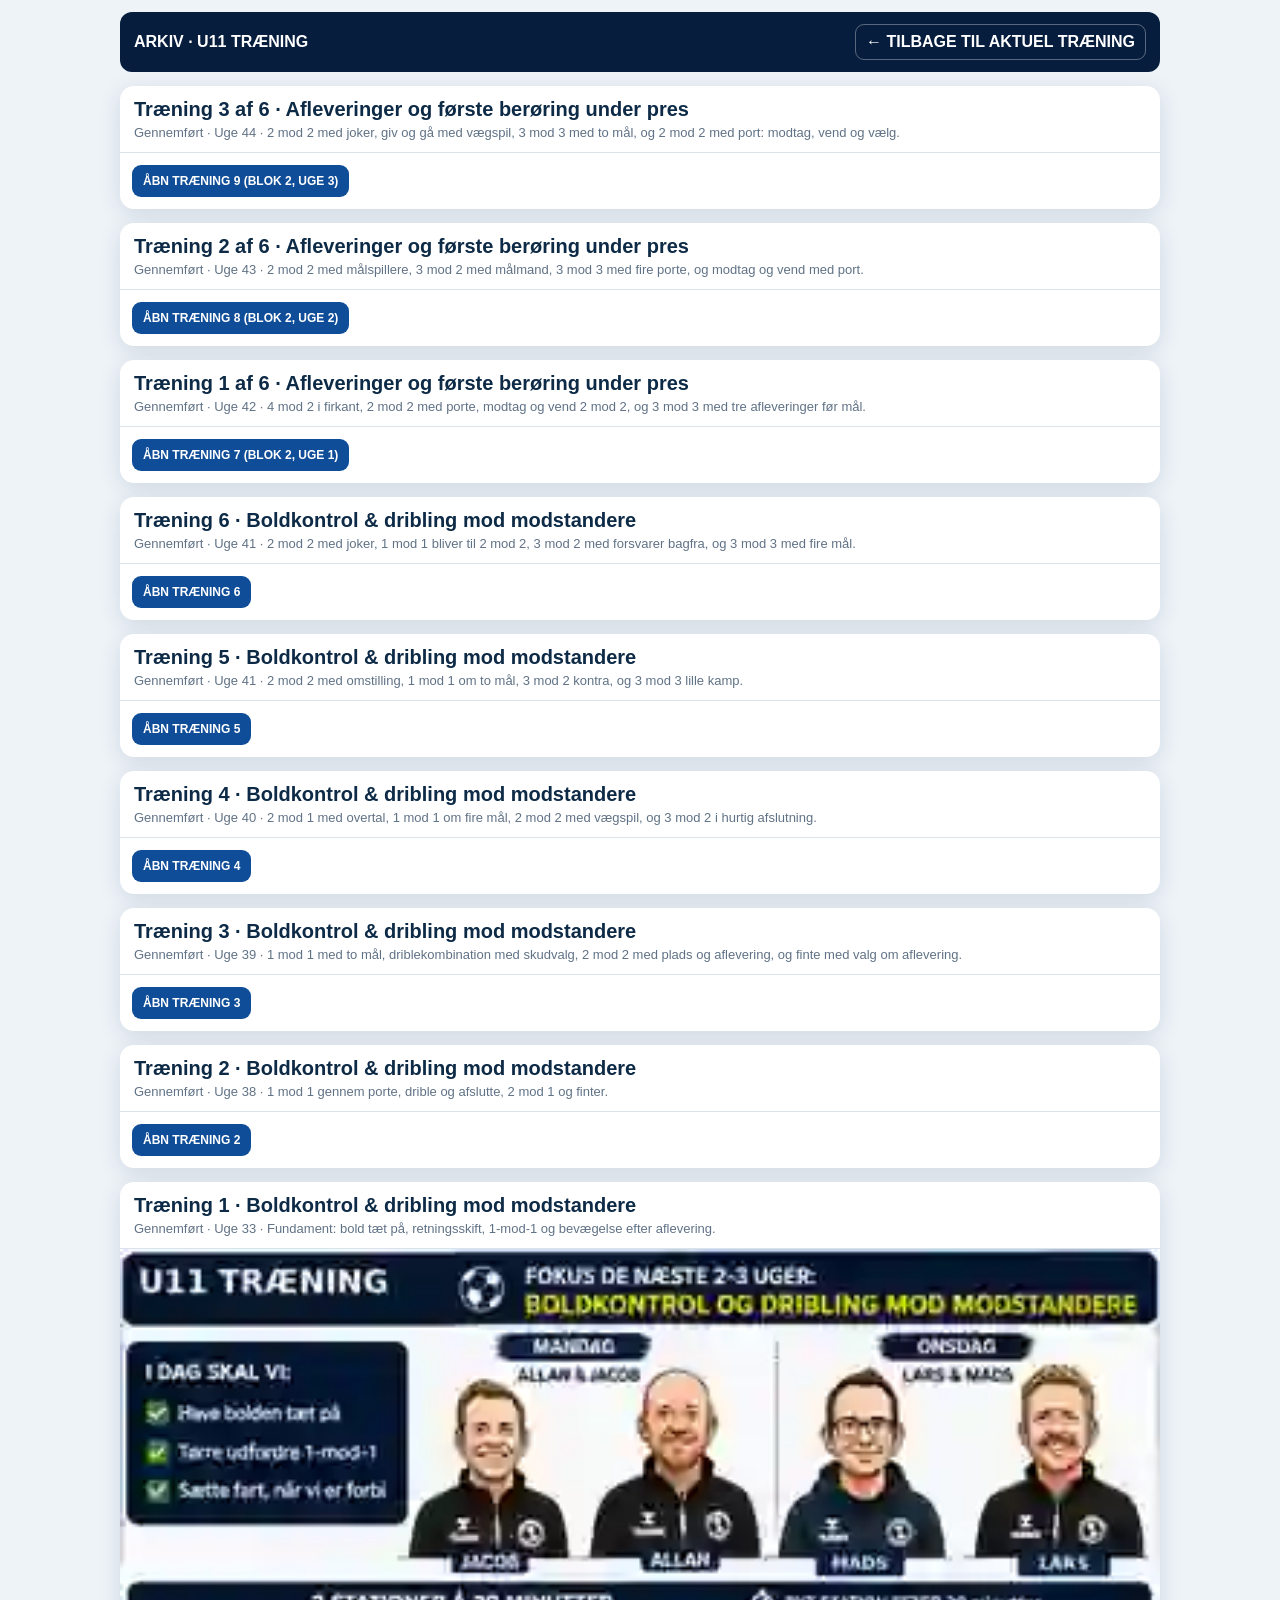
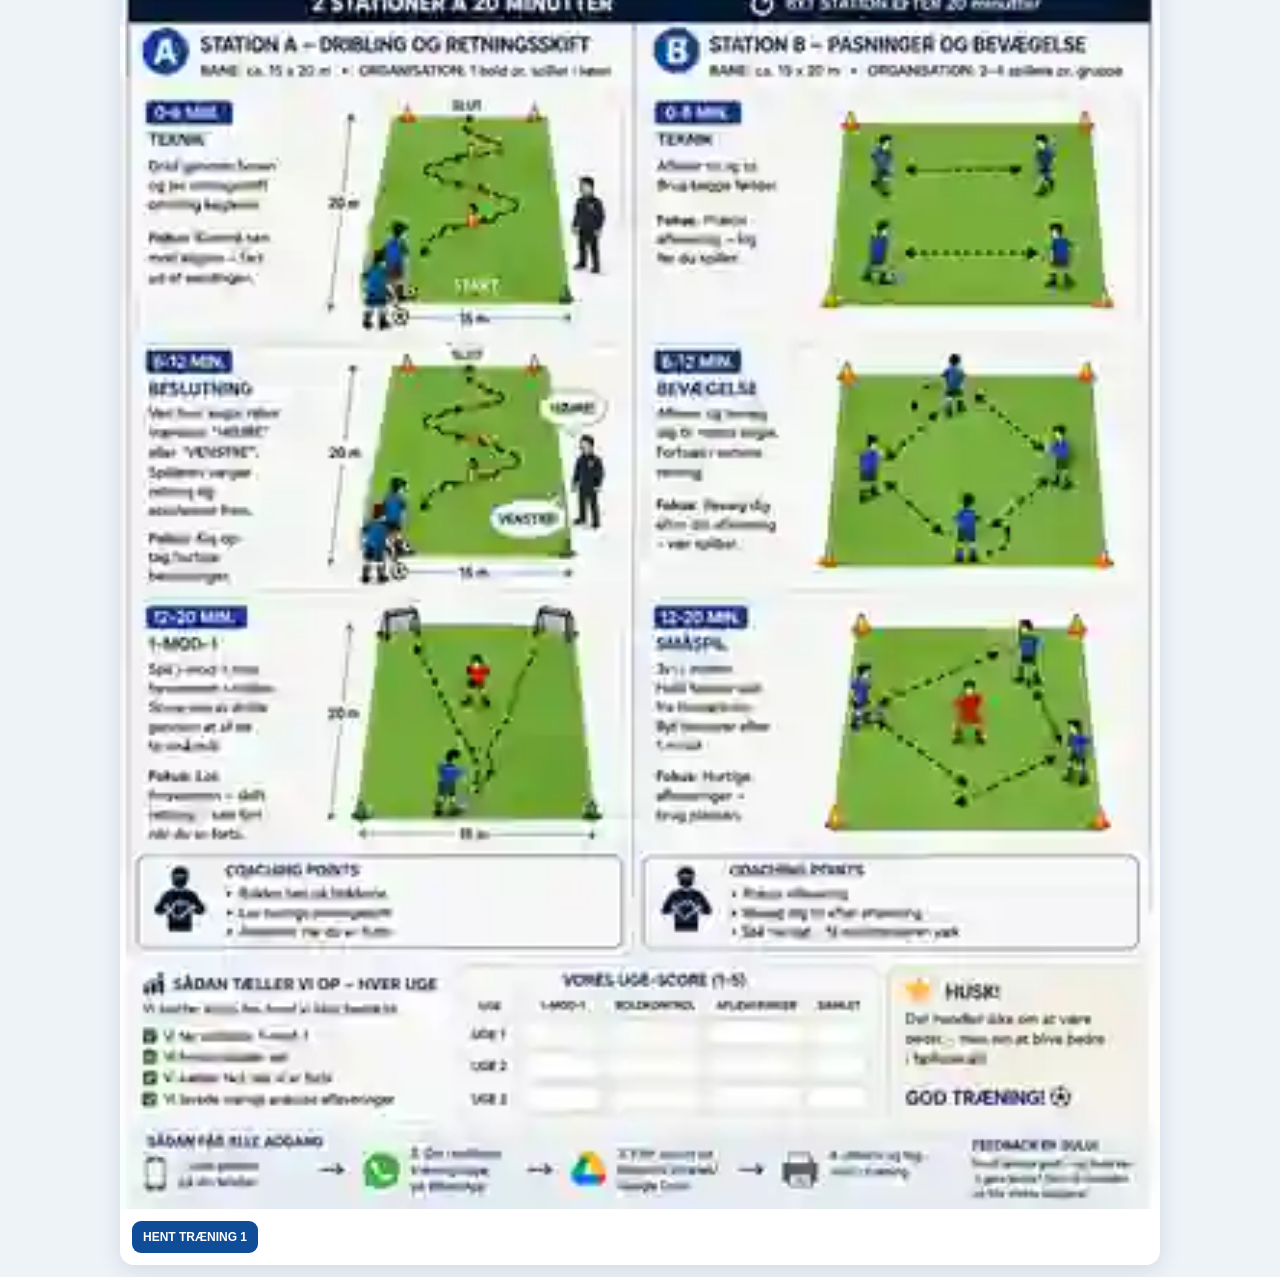
==== commit 8bdb2b8c: "Træning 4 af 6: kombinationer, porte og omstilling – nye øvelser A-D og opvarmning Co-Authored-By: C" ====
--- a/archive.html
+++ b/archive.html
@@ -1 +1 @@
-<!doctype html><html lang="da"><head><meta charset="utf-8"><meta name="viewport" content="width=device-width,initial-scale=1,viewport-fit=cover"><title>U11 Træning · Arkiv</title><style>body{margin:0;background:#eef3f8;font-family:Arial,sans-serif;color:#0d2a46}.wrap{max-width:1040px;margin:auto;padding:12px}.top{display:flex;align-items:center;justify-content:space-between;background:#061d3d;color:#fff;padding:12px 14px;border-radius:12px}.top a{color:#fff;text-decoration:none;border:1px solid #ffffff55;border-radius:9px;padding:8px 10px;font-weight:800}.card{margin-top:14px;background:#fff;border-radius:14px;box-shadow:0 5px 22px #06264d20;overflow:hidden}.meta{padding:12px 14px;border-bottom:1px solid #dbe3ea}.meta h2{margin:0 0 4px;font-size:20px}.meta p{margin:0;color:#607286;font-size:13px}.poster{width:100%;display:block}.actions{display:flex;gap:8px;padding:12px}.btn{display:inline-block;background:#0f4d98;color:#fff;text-decoration:none;border-radius:9px;padding:9px 11px;font-weight:800;font-size:12px}</style></head><body><div class="wrap"><div class="top"><strong>ARKIV · U11 TRÆNING</strong><a href="index.html">← TILBAGE TIL AKTUEL TRÆNING</a></div><article class="card"><div class="meta"><h2>Træning 2 af 6 · Afleveringer og første berøring under pres</h2><p>Gennemført · Uge 43 · 2 mod 2 med målspillere, 3 mod 2 med målmand, 3 mod 3 med fire porte, og modtag og vend med port.</p></div><div class="actions"><a class="btn" href="index.html?uge=8">ÅBN TRÆNING 8 (BLOK 2, UGE 2)</a></div></article><article class="card"><div class="meta"><h2>Træning 1 af 6 · Afleveringer og første berøring under pres</h2><p>Gennemført · Uge 42 · 4 mod 2 i firkant, 2 mod 2 med porte, modtag og vend 2 mod 2, og 3 mod 3 med tre afleveringer før mål.</p></div><div class="actions"><a class="btn" href="index.html?uge=7">ÅBN TRÆNING 7 (BLOK 2, UGE 1)</a></div></article><article class="card"><div class="meta"><h2>Træning 6 · Boldkontrol & dribling mod modstandere</h2><p>Gennemført · Uge 41 · 2 mod 2 med joker, 1 mod 1 bliver til 2 mod 2, 3 mod 2 med forsvarer bagfra, og 3 mod 3 med fire mål.</p></div><div class="actions"><a class="btn" href="index.html?uge=6">ÅBN TRÆNING 6</a></div></article><article class="card"><div class="meta"><h2>Træning 5 · Boldkontrol & dribling mod modstandere</h2><p>Gennemført · Uge 41 · 2 mod 2 med omstilling, 1 mod 1 om to mål, 3 mod 2 kontra, og 3 mod 3 lille kamp.</p></div><div class="actions"><a class="btn" href="index.html?uge=5">ÅBN TRÆNING 5</a></div></article><article class="card"><div class="meta"><h2>Træning 4 · Boldkontrol & dribling mod modstandere</h2><p>Gennemført · Uge 40 · 2 mod 1 med overtal, 1 mod 1 om fire mål, 2 mod 2 med vægspil, og 3 mod 2 i hurtig afslutning.</p></div><div class="actions"><a class="btn" href="index.html?uge=4">ÅBN TRÆNING 4</a></div></article><article class="card"><div class="meta"><h2>Træning 3 · Boldkontrol & dribling mod modstandere</h2><p>Gennemført · Uge 39 · 1 mod 1 med to mål, driblekombination med skudvalg, 2 mod 2 med plads og aflevering, og finte med valg om aflevering.</p></div><div class="actions"><a class="btn" href="index.html?uge=3">ÅBN TRÆNING 3</a></div></article><article class="card"><div class="meta"><h2>Træning 2 · Boldkontrol & dribling mod modstandere</h2><p>Gennemført · Uge 38 · 1 mod 1 gennem porte, drible og afslutte, 2 mod 1 og finter.</p></div><div class="actions"><a class="btn" href="index.html?uge=2">ÅBN TRÆNING 2</a></div></article><article class="card"><div class="meta"><h2>Træning 1 · Boldkontrol & dribling mod modstandere</h2><p>Gennemført · Uge 33 · Fundament: bold tæt på, retningsskift, 1-mod-1 og bevægelse efter aflevering.</p></div><img class="poster" src="assets/master/u11-master-stable.webp" alt="Arkiveret træning 1"><div class="actions"><a class="btn" href="assets/master/u11-master-stable.webp" download="U11-traening-1.webp">HENT TRÆNING 1</a></div></article></div></body></html>+<!doctype html><html lang="da"><head><meta charset="utf-8"><meta name="viewport" content="width=device-width,initial-scale=1,viewport-fit=cover"><title>U11 Træning · Arkiv</title><style>body{margin:0;background:#eef3f8;font-family:Arial,sans-serif;color:#0d2a46}.wrap{max-width:1040px;margin:auto;padding:12px}.top{display:flex;align-items:center;justify-content:space-between;background:#061d3d;color:#fff;padding:12px 14px;border-radius:12px}.top a{color:#fff;text-decoration:none;border:1px solid #ffffff55;border-radius:9px;padding:8px 10px;font-weight:800}.card{margin-top:14px;background:#fff;border-radius:14px;box-shadow:0 5px 22px #06264d20;overflow:hidden}.meta{padding:12px 14px;border-bottom:1px solid #dbe3ea}.meta h2{margin:0 0 4px;font-size:20px}.meta p{margin:0;color:#607286;font-size:13px}.poster{width:100%;display:block}.actions{display:flex;gap:8px;padding:12px}.btn{display:inline-block;background:#0f4d98;color:#fff;text-decoration:none;border-radius:9px;padding:9px 11px;font-weight:800;font-size:12px}</style></head><body><div class="wrap"><div class="top"><strong>ARKIV · U11 TRÆNING</strong><a href="index.html">← TILBAGE TIL AKTUEL TRÆNING</a></div><article class="card"><div class="meta"><h2>Træning 3 af 6 · Afleveringer og første berøring under pres</h2><p>Gennemført · Uge 44 · 2 mod 2 med joker, giv og gå med vægspil, 3 mod 3 med to mål, og 2 mod 2 med port: modtag, vend og vælg.</p></div><div class="actions"><a class="btn" href="index.html?uge=9">ÅBN TRÆNING 9 (BLOK 2, UGE 3)</a></div></article><article class="card"><div class="meta"><h2>Træning 2 af 6 · Afleveringer og første berøring under pres</h2><p>Gennemført · Uge 43 · 2 mod 2 med målspillere, 3 mod 2 med målmand, 3 mod 3 med fire porte, og modtag og vend med port.</p></div><div class="actions"><a class="btn" href="index.html?uge=8">ÅBN TRÆNING 8 (BLOK 2, UGE 2)</a></div></article><article class="card"><div class="meta"><h2>Træning 1 af 6 · Afleveringer og første berøring under pres</h2><p>Gennemført · Uge 42 · 4 mod 2 i firkant, 2 mod 2 med porte, modtag og vend 2 mod 2, og 3 mod 3 med tre afleveringer før mål.</p></div><div class="actions"><a class="btn" href="index.html?uge=7">ÅBN TRÆNING 7 (BLOK 2, UGE 1)</a></div></article><article class="card"><div class="meta"><h2>Træning 6 · Boldkontrol & dribling mod modstandere</h2><p>Gennemført · Uge 41 · 2 mod 2 med joker, 1 mod 1 bliver til 2 mod 2, 3 mod 2 med forsvarer bagfra, og 3 mod 3 med fire mål.</p></div><div class="actions"><a class="btn" href="index.html?uge=6">ÅBN TRÆNING 6</a></div></article><article class="card"><div class="meta"><h2>Træning 5 · Boldkontrol & dribling mod modstandere</h2><p>Gennemført · Uge 41 · 2 mod 2 med omstilling, 1 mod 1 om to mål, 3 mod 2 kontra, og 3 mod 3 lille kamp.</p></div><div class="actions"><a class="btn" href="index.html?uge=5">ÅBN TRÆNING 5</a></div></article><article class="card"><div class="meta"><h2>Træning 4 · Boldkontrol & dribling mod modstandere</h2><p>Gennemført · Uge 40 · 2 mod 1 med overtal, 1 mod 1 om fire mål, 2 mod 2 med vægspil, og 3 mod 2 i hurtig afslutning.</p></div><div class="actions"><a class="btn" href="index.html?uge=4">ÅBN TRÆNING 4</a></div></article><article class="card"><div class="meta"><h2>Træning 3 · Boldkontrol & dribling mod modstandere</h2><p>Gennemført · Uge 39 · 1 mod 1 med to mål, driblekombination med skudvalg, 2 mod 2 med plads og aflevering, og finte med valg om aflevering.</p></div><div class="actions"><a class="btn" href="index.html?uge=3">ÅBN TRÆNING 3</a></div></article><article class="card"><div class="meta"><h2>Træning 2 · Boldkontrol & dribling mod modstandere</h2><p>Gennemført · Uge 38 · 1 mod 1 gennem porte, drible og afslutte, 2 mod 1 og finter.</p></div><div class="actions"><a class="btn" href="index.html?uge=2">ÅBN TRÆNING 2</a></div></article><article class="card"><div class="meta"><h2>Træning 1 · Boldkontrol & dribling mod modstandere</h2><p>Gennemført · Uge 33 · Fundament: bold tæt på, retningsskift, 1-mod-1 og bevægelse efter aflevering.</p></div><img class="poster" src="assets/master/u11-master-stable.webp" alt="Arkiveret træning 1"><div class="actions"><a class="btn" href="assets/master/u11-master-stable.webp" download="U11-traening-1.webp">HENT TRÆNING 1</a></div></article></div></body></html>
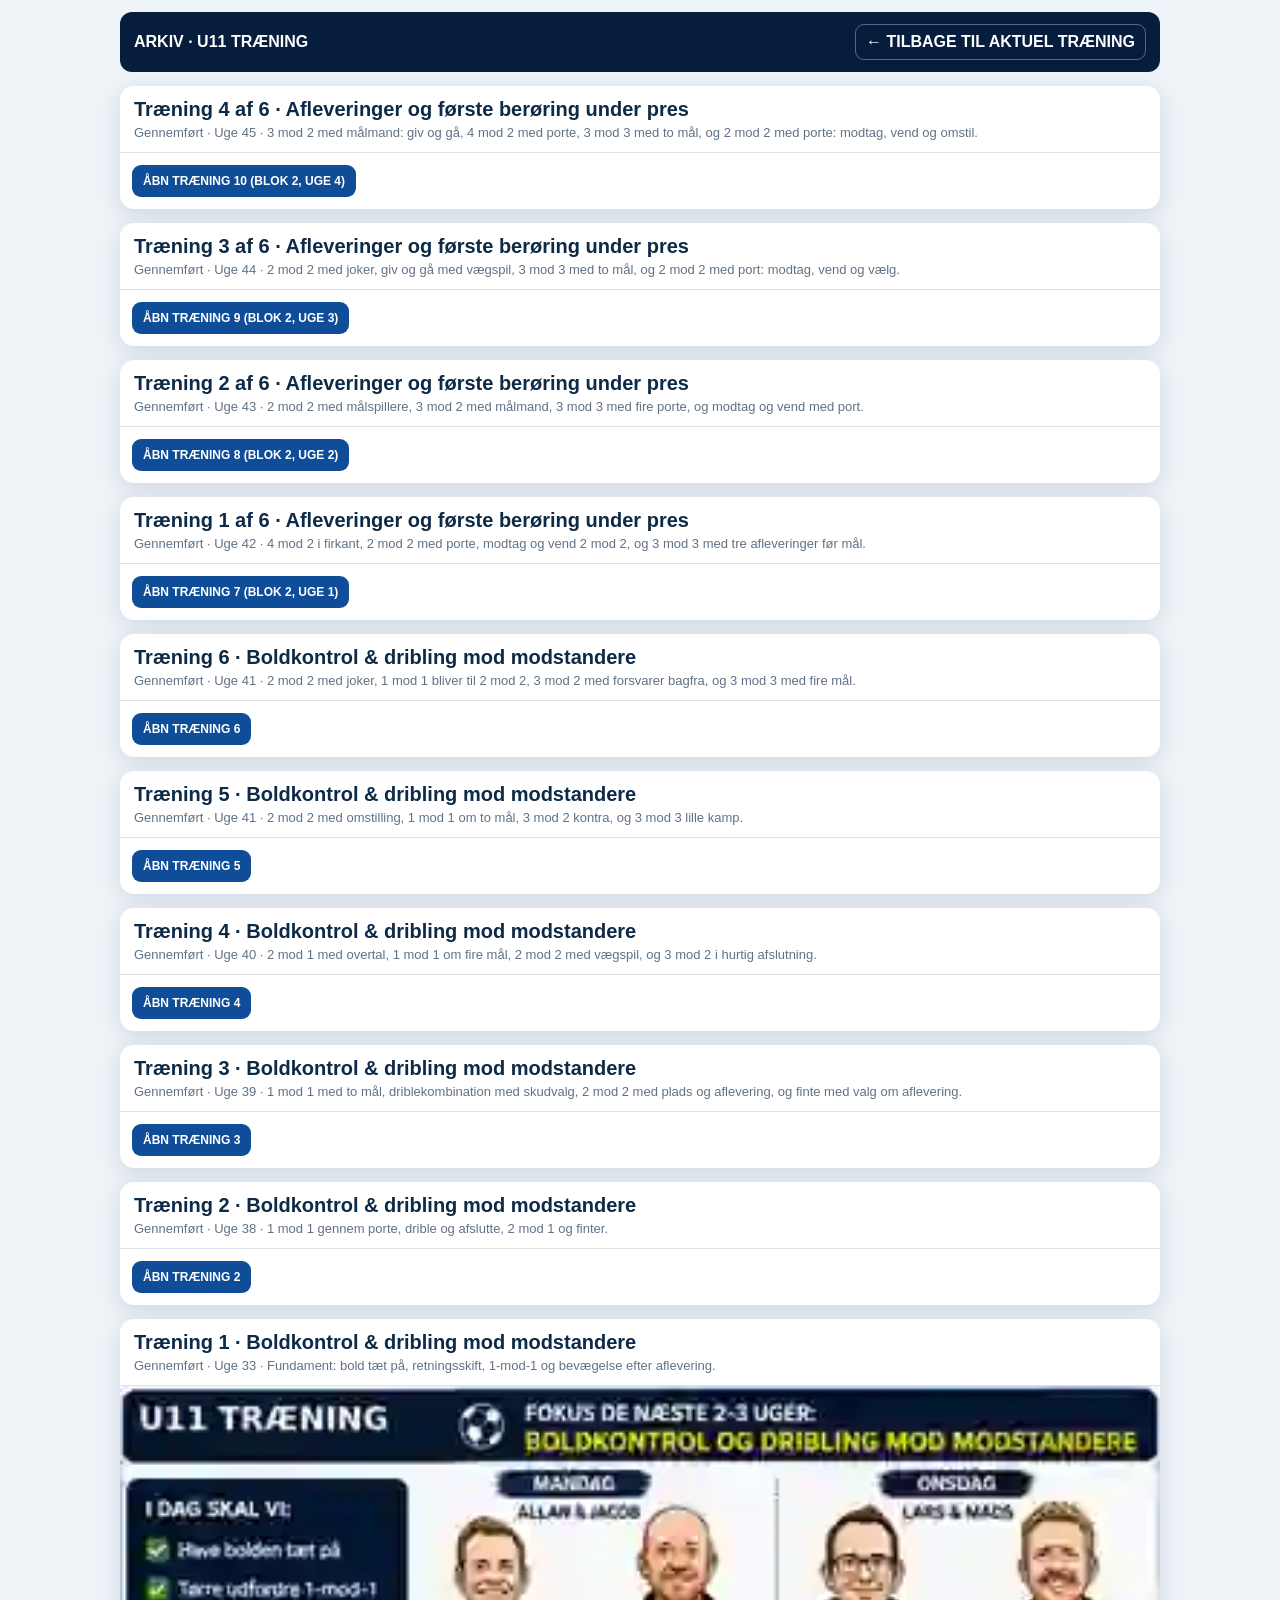
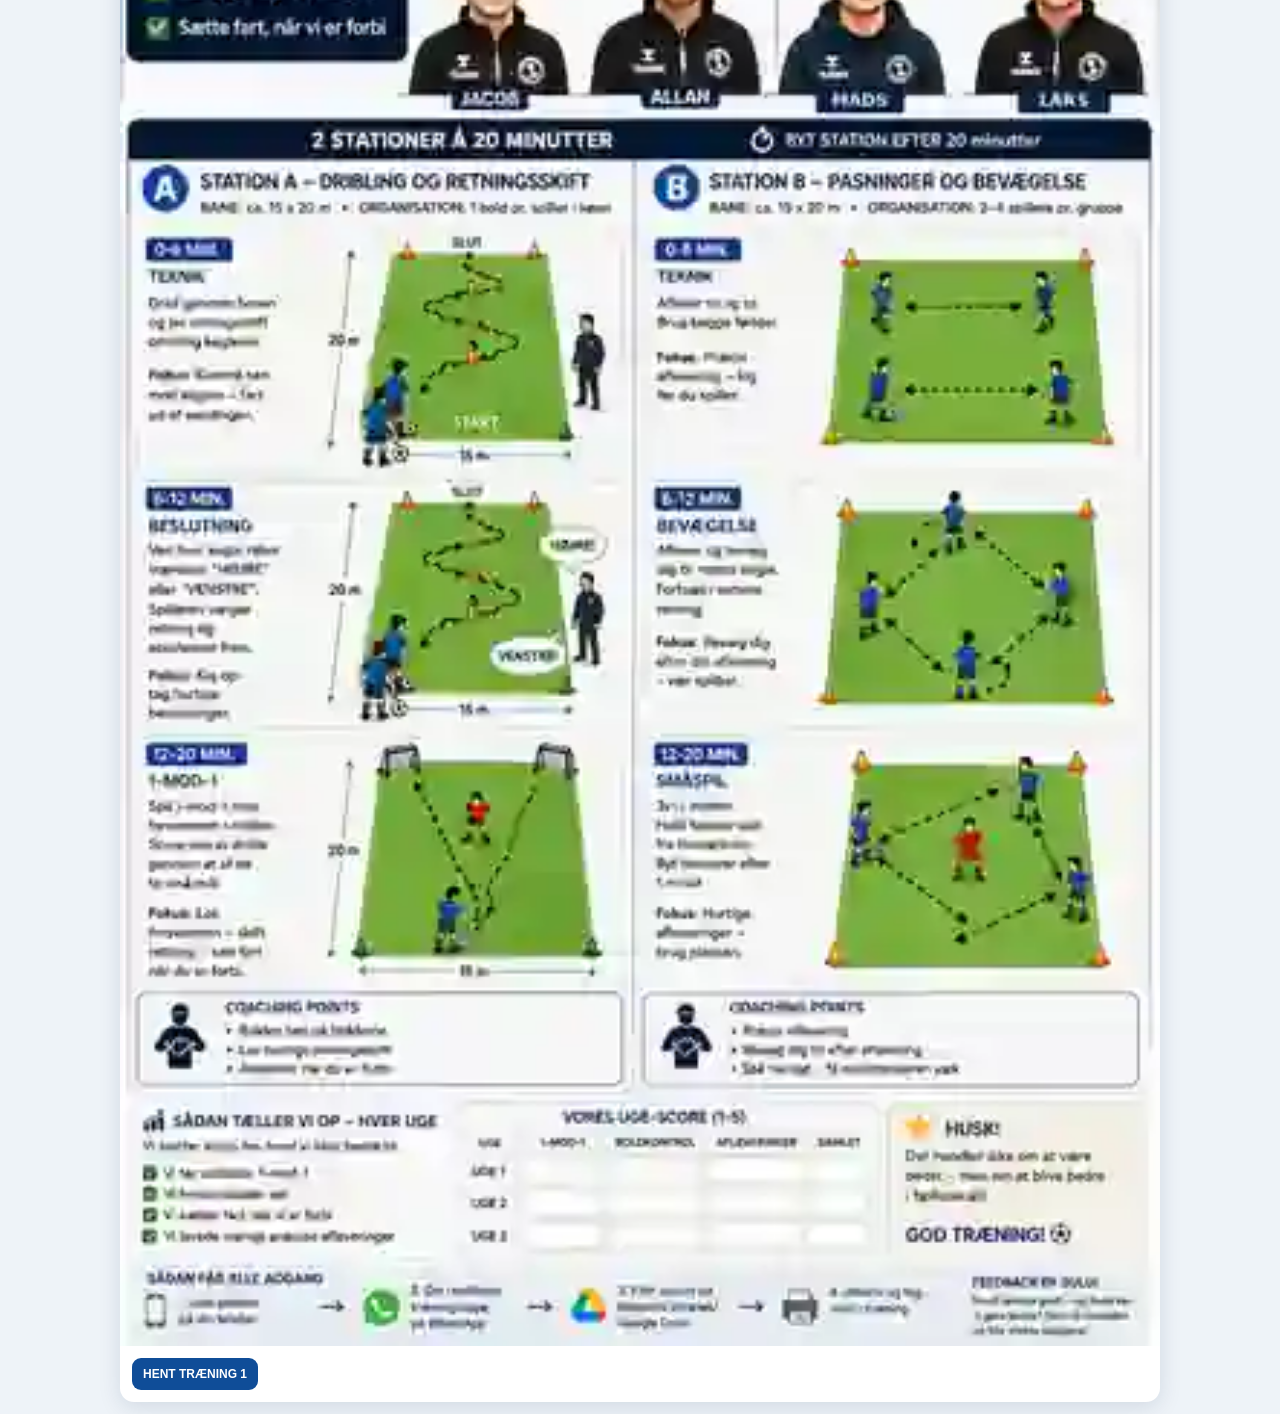
==== commit d5d27e06: "Træning 5 af 6: pres, omstilling og beslutninger – nye øvelser A-D og opvarmning Co-Authored-By: Cla" ====
--- a/archive.html
+++ b/archive.html
@@ -1 +1 @@
-<!doctype html><html lang="da"><head><meta charset="utf-8"><meta name="viewport" content="width=device-width,initial-scale=1,viewport-fit=cover"><title>U11 Træning · Arkiv</title><style>body{margin:0;background:#eef3f8;font-family:Arial,sans-serif;color:#0d2a46}.wrap{max-width:1040px;margin:auto;padding:12px}.top{display:flex;align-items:center;justify-content:space-between;background:#061d3d;color:#fff;padding:12px 14px;border-radius:12px}.top a{color:#fff;text-decoration:none;border:1px solid #ffffff55;border-radius:9px;padding:8px 10px;font-weight:800}.card{margin-top:14px;background:#fff;border-radius:14px;box-shadow:0 5px 22px #06264d20;overflow:hidden}.meta{padding:12px 14px;border-bottom:1px solid #dbe3ea}.meta h2{margin:0 0 4px;font-size:20px}.meta p{margin:0;color:#607286;font-size:13px}.poster{width:100%;display:block}.actions{display:flex;gap:8px;padding:12px}.btn{display:inline-block;background:#0f4d98;color:#fff;text-decoration:none;border-radius:9px;padding:9px 11px;font-weight:800;font-size:12px}</style></head><body><div class="wrap"><div class="top"><strong>ARKIV · U11 TRÆNING</strong><a href="index.html">← TILBAGE TIL AKTUEL TRÆNING</a></div><article class="card"><div class="meta"><h2>Træning 3 af 6 · Afleveringer og første berøring under pres</h2><p>Gennemført · Uge 44 · 2 mod 2 med joker, giv og gå med vægspil, 3 mod 3 med to mål, og 2 mod 2 med port: modtag, vend og vælg.</p></div><div class="actions"><a class="btn" href="index.html?uge=9">ÅBN TRÆNING 9 (BLOK 2, UGE 3)</a></div></article><article class="card"><div class="meta"><h2>Træning 2 af 6 · Afleveringer og første berøring under pres</h2><p>Gennemført · Uge 43 · 2 mod 2 med målspillere, 3 mod 2 med målmand, 3 mod 3 med fire porte, og modtag og vend med port.</p></div><div class="actions"><a class="btn" href="index.html?uge=8">ÅBN TRÆNING 8 (BLOK 2, UGE 2)</a></div></article><article class="card"><div class="meta"><h2>Træning 1 af 6 · Afleveringer og første berøring under pres</h2><p>Gennemført · Uge 42 · 4 mod 2 i firkant, 2 mod 2 med porte, modtag og vend 2 mod 2, og 3 mod 3 med tre afleveringer før mål.</p></div><div class="actions"><a class="btn" href="index.html?uge=7">ÅBN TRÆNING 7 (BLOK 2, UGE 1)</a></div></article><article class="card"><div class="meta"><h2>Træning 6 · Boldkontrol & dribling mod modstandere</h2><p>Gennemført · Uge 41 · 2 mod 2 med joker, 1 mod 1 bliver til 2 mod 2, 3 mod 2 med forsvarer bagfra, og 3 mod 3 med fire mål.</p></div><div class="actions"><a class="btn" href="index.html?uge=6">ÅBN TRÆNING 6</a></div></article><article class="card"><div class="meta"><h2>Træning 5 · Boldkontrol & dribling mod modstandere</h2><p>Gennemført · Uge 41 · 2 mod 2 med omstilling, 1 mod 1 om to mål, 3 mod 2 kontra, og 3 mod 3 lille kamp.</p></div><div class="actions"><a class="btn" href="index.html?uge=5">ÅBN TRÆNING 5</a></div></article><article class="card"><div class="meta"><h2>Træning 4 · Boldkontrol & dribling mod modstandere</h2><p>Gennemført · Uge 40 · 2 mod 1 med overtal, 1 mod 1 om fire mål, 2 mod 2 med vægspil, og 3 mod 2 i hurtig afslutning.</p></div><div class="actions"><a class="btn" href="index.html?uge=4">ÅBN TRÆNING 4</a></div></article><article class="card"><div class="meta"><h2>Træning 3 · Boldkontrol & dribling mod modstandere</h2><p>Gennemført · Uge 39 · 1 mod 1 med to mål, driblekombination med skudvalg, 2 mod 2 med plads og aflevering, og finte med valg om aflevering.</p></div><div class="actions"><a class="btn" href="index.html?uge=3">ÅBN TRÆNING 3</a></div></article><article class="card"><div class="meta"><h2>Træning 2 · Boldkontrol & dribling mod modstandere</h2><p>Gennemført · Uge 38 · 1 mod 1 gennem porte, drible og afslutte, 2 mod 1 og finter.</p></div><div class="actions"><a class="btn" href="index.html?uge=2">ÅBN TRÆNING 2</a></div></article><article class="card"><div class="meta"><h2>Træning 1 · Boldkontrol & dribling mod modstandere</h2><p>Gennemført · Uge 33 · Fundament: bold tæt på, retningsskift, 1-mod-1 og bevægelse efter aflevering.</p></div><img class="poster" src="assets/master/u11-master-stable.webp" alt="Arkiveret træning 1"><div class="actions"><a class="btn" href="assets/master/u11-master-stable.webp" download="U11-traening-1.webp">HENT TRÆNING 1</a></div></article></div></body></html>+<!doctype html><html lang="da"><head><meta charset="utf-8"><meta name="viewport" content="width=device-width,initial-scale=1,viewport-fit=cover"><title>U11 Træning · Arkiv</title><style>body{margin:0;background:#eef3f8;font-family:Arial,sans-serif;color:#0d2a46}.wrap{max-width:1040px;margin:auto;padding:12px}.top{display:flex;align-items:center;justify-content:space-between;background:#061d3d;color:#fff;padding:12px 14px;border-radius:12px}.top a{color:#fff;text-decoration:none;border:1px solid #ffffff55;border-radius:9px;padding:8px 10px;font-weight:800}.card{margin-top:14px;background:#fff;border-radius:14px;box-shadow:0 5px 22px #06264d20;overflow:hidden}.meta{padding:12px 14px;border-bottom:1px solid #dbe3ea}.meta h2{margin:0 0 4px;font-size:20px}.meta p{margin:0;color:#607286;font-size:13px}.poster{width:100%;display:block}.actions{display:flex;gap:8px;padding:12px}.btn{display:inline-block;background:#0f4d98;color:#fff;text-decoration:none;border-radius:9px;padding:9px 11px;font-weight:800;font-size:12px}</style></head><body><div class="wrap"><div class="top"><strong>ARKIV · U11 TRÆNING</strong><a href="index.html">← TILBAGE TIL AKTUEL TRÆNING</a></div><article class="card"><div class="meta"><h2>Træning 4 af 6 · Afleveringer og første berøring under pres</h2><p>Gennemført · Uge 45 · 3 mod 2 med målmand: giv og gå, 4 mod 2 med porte, 3 mod 3 med to mål, og 2 mod 2 med porte: modtag, vend og omstil.</p></div><div class="actions"><a class="btn" href="index.html?uge=10">ÅBN TRÆNING 10 (BLOK 2, UGE 4)</a></div></article><article class="card"><div class="meta"><h2>Træning 3 af 6 · Afleveringer og første berøring under pres</h2><p>Gennemført · Uge 44 · 2 mod 2 med joker, giv og gå med vægspil, 3 mod 3 med to mål, og 2 mod 2 med port: modtag, vend og vælg.</p></div><div class="actions"><a class="btn" href="index.html?uge=9">ÅBN TRÆNING 9 (BLOK 2, UGE 3)</a></div></article><article class="card"><div class="meta"><h2>Træning 2 af 6 · Afleveringer og første berøring under pres</h2><p>Gennemført · Uge 43 · 2 mod 2 med målspillere, 3 mod 2 med målmand, 3 mod 3 med fire porte, og modtag og vend med port.</p></div><div class="actions"><a class="btn" href="index.html?uge=8">ÅBN TRÆNING 8 (BLOK 2, UGE 2)</a></div></article><article class="card"><div class="meta"><h2>Træning 1 af 6 · Afleveringer og første berøring under pres</h2><p>Gennemført · Uge 42 · 4 mod 2 i firkant, 2 mod 2 med porte, modtag og vend 2 mod 2, og 3 mod 3 med tre afleveringer før mål.</p></div><div class="actions"><a class="btn" href="index.html?uge=7">ÅBN TRÆNING 7 (BLOK 2, UGE 1)</a></div></article><article class="card"><div class="meta"><h2>Træning 6 · Boldkontrol & dribling mod modstandere</h2><p>Gennemført · Uge 41 · 2 mod 2 med joker, 1 mod 1 bliver til 2 mod 2, 3 mod 2 med forsvarer bagfra, og 3 mod 3 med fire mål.</p></div><div class="actions"><a class="btn" href="index.html?uge=6">ÅBN TRÆNING 6</a></div></article><article class="card"><div class="meta"><h2>Træning 5 · Boldkontrol & dribling mod modstandere</h2><p>Gennemført · Uge 41 · 2 mod 2 med omstilling, 1 mod 1 om to mål, 3 mod 2 kontra, og 3 mod 3 lille kamp.</p></div><div class="actions"><a class="btn" href="index.html?uge=5">ÅBN TRÆNING 5</a></div></article><article class="card"><div class="meta"><h2>Træning 4 · Boldkontrol & dribling mod modstandere</h2><p>Gennemført · Uge 40 · 2 mod 1 med overtal, 1 mod 1 om fire mål, 2 mod 2 med vægspil, og 3 mod 2 i hurtig afslutning.</p></div><div class="actions"><a class="btn" href="index.html?uge=4">ÅBN TRÆNING 4</a></div></article><article class="card"><div class="meta"><h2>Træning 3 · Boldkontrol & dribling mod modstandere</h2><p>Gennemført · Uge 39 · 1 mod 1 med to mål, driblekombination med skudvalg, 2 mod 2 med plads og aflevering, og finte med valg om aflevering.</p></div><div class="actions"><a class="btn" href="index.html?uge=3">ÅBN TRÆNING 3</a></div></article><article class="card"><div class="meta"><h2>Træning 2 · Boldkontrol & dribling mod modstandere</h2><p>Gennemført · Uge 38 · 1 mod 1 gennem porte, drible og afslutte, 2 mod 1 og finter.</p></div><div class="actions"><a class="btn" href="index.html?uge=2">ÅBN TRÆNING 2</a></div></article><article class="card"><div class="meta"><h2>Træning 1 · Boldkontrol & dribling mod modstandere</h2><p>Gennemført · Uge 33 · Fundament: bold tæt på, retningsskift, 1-mod-1 og bevægelse efter aflevering.</p></div><img class="poster" src="assets/master/u11-master-stable.webp" alt="Arkiveret træning 1"><div class="actions"><a class="btn" href="assets/master/u11-master-stable.webp" download="U11-traening-1.webp">HENT TRÆNING 1</a></div></article></div></body></html>
